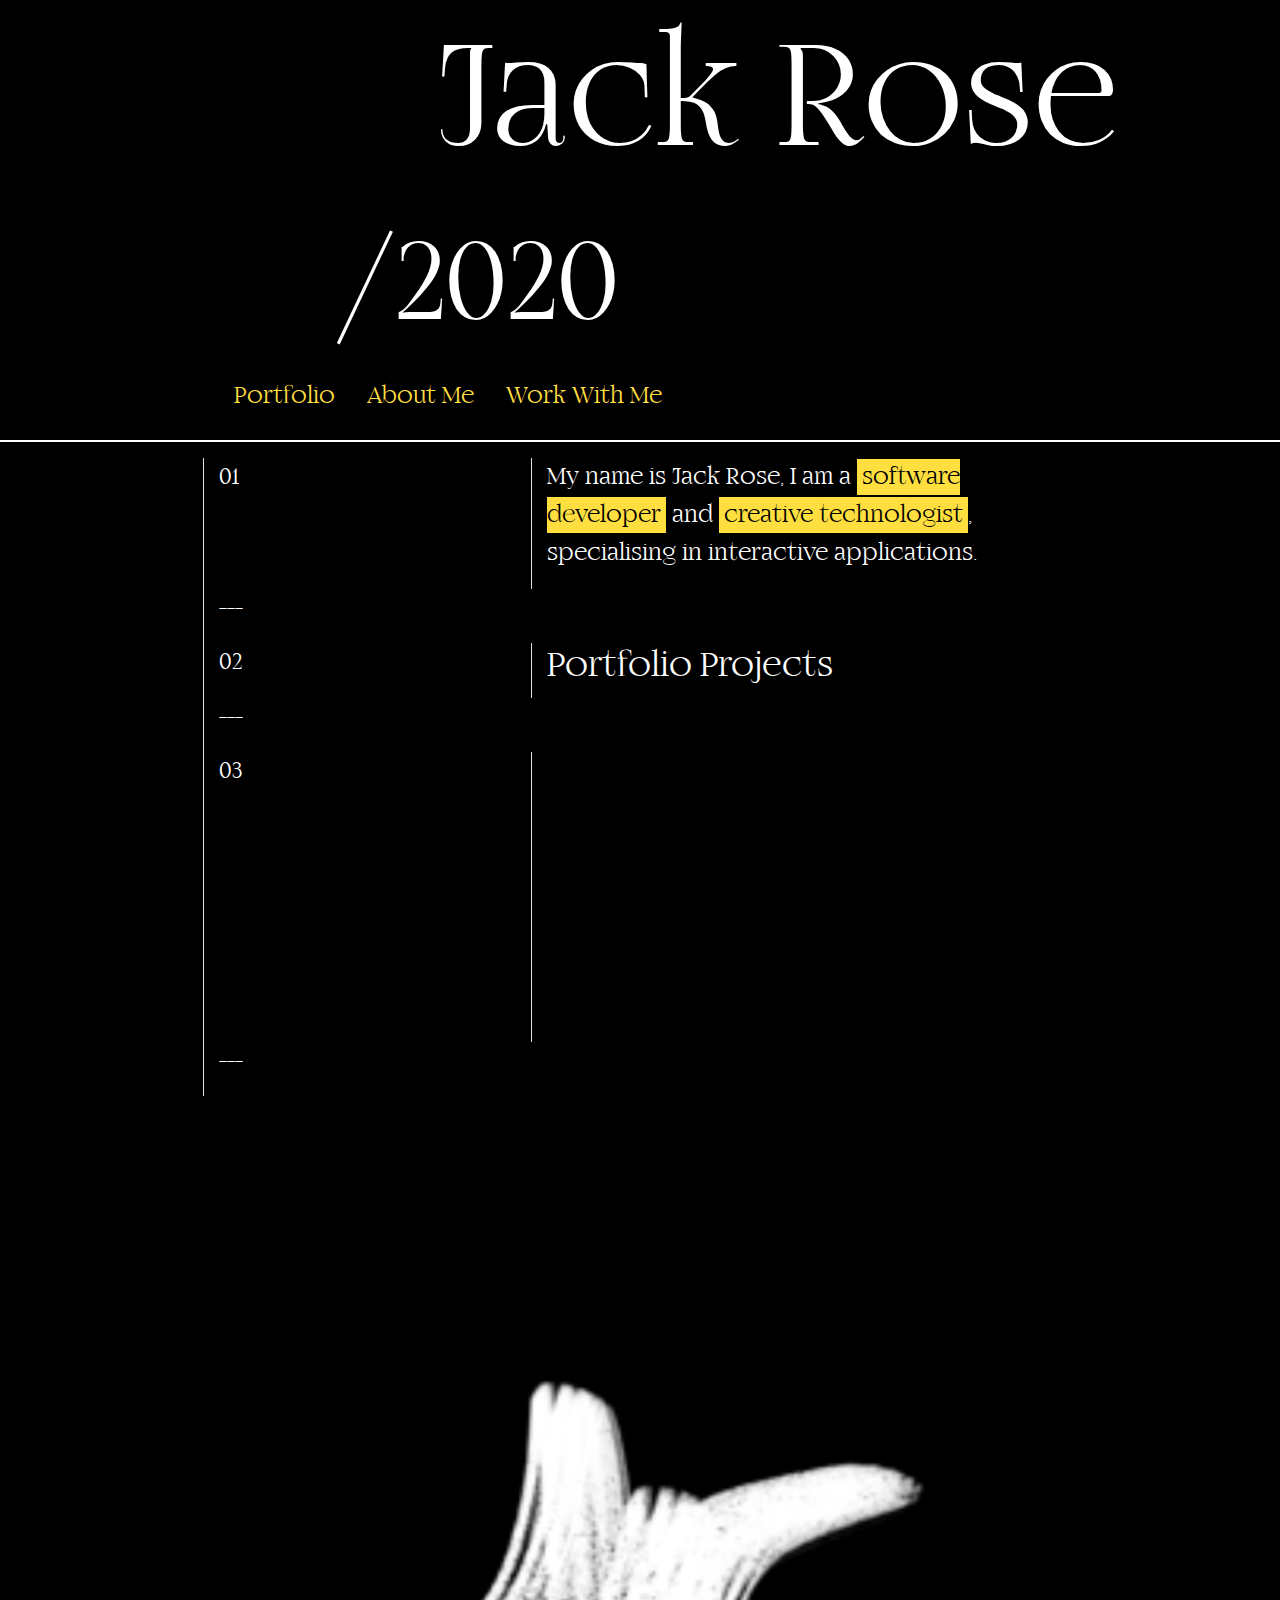
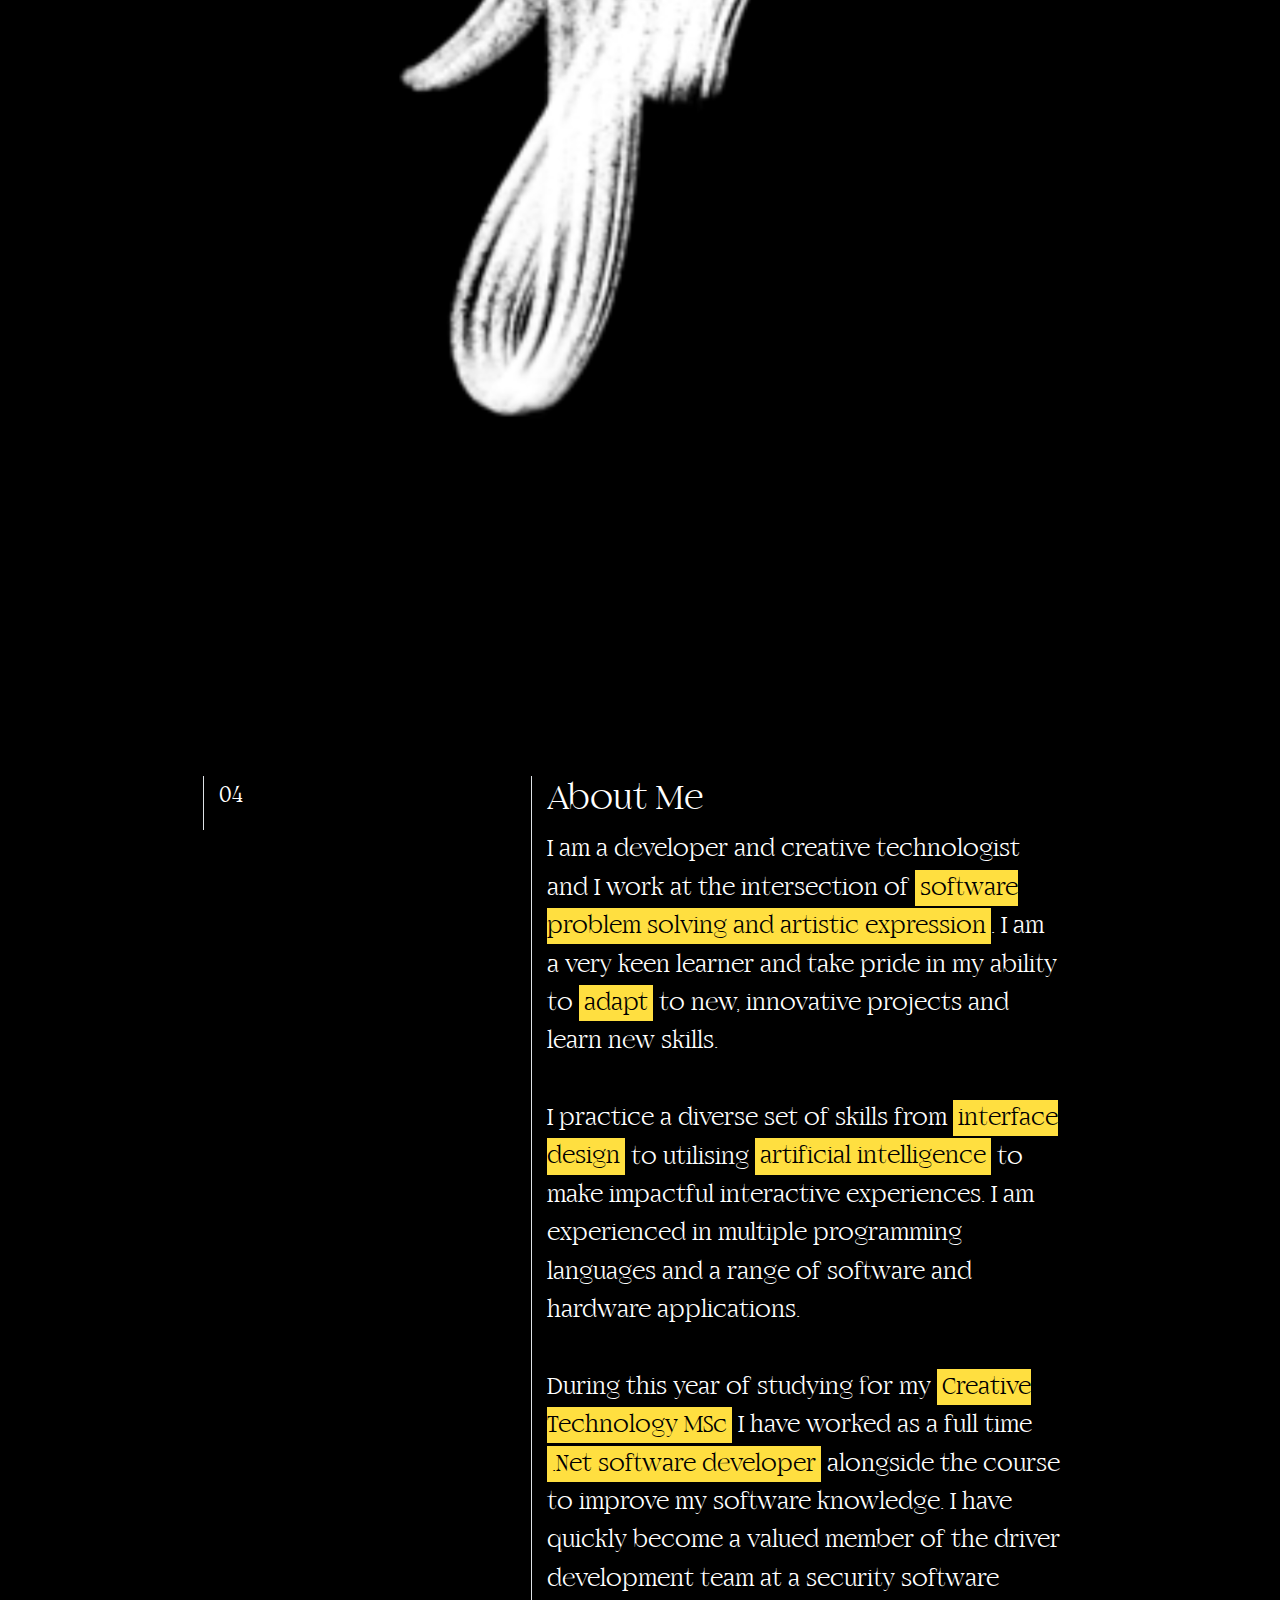
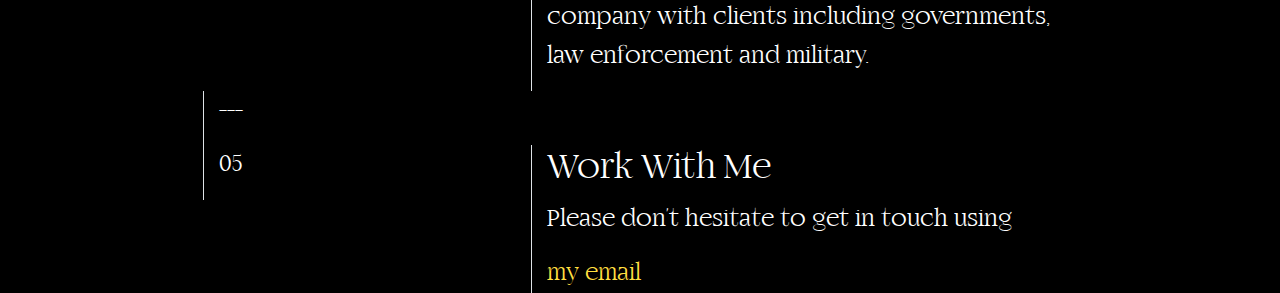
==== index.html @ dee78b6c "2020" ====
<!doctype html>
<html lang="english">

<head>
    <title></title>
    <meta name="viewport" content="width=device-width, initial-scale=1">
    <meta charset="UTF-8">
    <meta name="keywords" content="------">
    <meta name="author" content="---------">
    <meta name="description" content="-----------">
    <link rel="icon" type="image/ico" href="">
    <link rel="stylesheet" type="text/css" href="style/style.css">
    <script src="js/script.js"></script>
    <link rel="stylesheet" href="https://stackpath.bootstrapcdn.com/bootstrap/4.3.1/css/bootstrap.min.css" integrity="sha384-ggOyR0iXCbMQv3Xipma34MD+dH/1fQ784/j6cY/iJTQUOhcWr7x9JvoRxT2MZw1T" crossorigin="anonymous">
</head>
<body>

    <div class="row">
        <div class="col-8 offset-4">
            <h1>Jack Rose</h1>
        </div>
    </div>
    <div class="row offset-2 offset-md-3">
        <div class="col-5">
            <h2>/2020</h2>
        </div>
    </div>

    <div class="row">
        <div class="col-5 offset-1 offset-md-2">
            <ul class="nav flex">
                <li class="nav-item">
                  <a class="nav-link" href="#portfolio">Portfolio</a>
                </li>
                <li class="nav-item">
                  <a class="nav-link" href="#aboutme">About Me</a>
                </li>
                <li class="nav-item">
                    <a class="nav-link" href="#contact">Work With Me</a>
                  </li>
              </ul>
        </div>
    </div>

    <hr>
    
    <div class="row">
        <div class="col-md-1 offset-1 offset-md-2 border-left">
            <p>01</p>
        </div>
        <div class="col-10 col-md-5 offset-1 offset-md-2 border-left">
            <p>My name is Jack Rose, I am a <mark>software developer</mark> and <mark>creative technologist</mark>, specialising in interactive applications.</p>
        </div>
    </div>

    <div class="row">
        <div class="col-md-1 offset-1 offset-md-2 border-left">
            <p>---</p>
        </div>
    </div>

    <div class="row">
        <div class="col-md-1 offset-1 offset-md-2 border-left">
            <p>02</p>
        </div>
        <div id="portfolio" class="col-md-5 offset-1 offset-md-2 border-left">
            <h3>Portfolio Projects</h3>
        </div>
    </div>

    <div class="row">
        <div class="col-md-1 offset-1 offset-md-2 border-left">
            <p>---</p>
        </div>
    </div>

    <div class="row">
        <div class="col-md-1 offset-1 offset-md-2 border-left">
            <p>03</p>
        </div>
        <div class="col-md-5 offset-1 offset-md-2 border-left">
            <div class="embed-responsive embed-responsive-16by9">
                <iframe classe="embed-responsive-item" src="https://player.vimeo.com/video/377255889" width="640" height="360" frameborder="0" allow="autoplay; fullscreen" allowfullscreen></iframe>
            </div>
        </div>
    </div>

    <div class="row">
        <div class="col-md-1 offset-1 offset-md-2 border-left">
            <p>---</p>
        </div>
    </div>

    <img id="signature" class="img-fluid" src="images/signature.png">

    <div id="aboutme" class="row">
        <div class="col-md-1 offset-1 offset-md-2 border-left">
            <p>04</p>
        </div>
        <div class="col-10 col-md-5 offset-1 offset-md-2 border-left">
            <h3>About Me</h3>
        </div>
    </div>

    <div class="row">
        <div class="col-10 col-md-5 offset-1 offset-md-5 border-left">
            <p>I am a developer and creative technologist and I work at the intersection of <mark>software problem solving and artistic expression</mark>. I am a very keen learner and take pride in my ability to <mark>adapt</mark> to new, innovative projects and learn new skills.<br><br>
                I practice a diverse set of skills from <mark>interface design</mark> to utilising <mark>artificial intelligence</mark> to make impactful interactive experiences. I am experienced in multiple programming languages and a range of software and hardware applications.<br><br>
                During this year of studying for my <mark>Creative Technology MSc</mark> I have worked as a full time <mark>.Net software developer</mark> alongside the course to improve my software knowledge. I have quickly become a valued member of the driver development team at a security software company with clients including governments, law enforcement and military.
        </div>
    </div>

    <div class="row">
        <div class="col-md-1 offset-1 offset-md-2 border-left">
            <p>---</p>
        </div>
    </div>

    <div id="contact" class="row">
        <div class="col-md-1 offset-1 offset-md-2 border-left">
            <p>05</p>
        </div>
        <div class="col-10 col-md-5 offset-1 offset-md-2 border-left">
            <h3>Work With Me</h3>
        </div>
    </div>

    <div class="row">
        <div class="col-10 col-md-5 offset-1 offset-md-5 border-left">
            <p>Please don't hesitate to get in touch using </p> <a href="mailto: jackalexanderrose@hotmail.com">my email</a>
        </div>
    </div>

    <footer>
        <script src="https://ajax.googleapis.com/ajax/libs/jquery/3.4.1/jquery.min.js"></script>
        <script src="https://cdnjs.cloudflare.com/ajax/libs/popper.js/1.14.7/umd/popper.min.js" integrity="sha384-UO2eT0CpHqdSJQ6hJty5KVphtPhzWj9WO1clHTMGa3JDZwrnQq4sF86dIHNDz0W1" crossorigin="anonymous"></script>
        <script src="https://stackpath.bootstrapcdn.com/bootstrap/4.3.1/js/bootstrap.min.js" integrity="sha384-JjSmVgyd0p3pXB1rRibZUAYoIIy6OrQ6VrjIEaFf/nJGzIxFDsf4x0xIM+B07jRM" crossorigin="anonymous"></script>
        <script src="js/animatedscroll.js"></script>
    </footer>
</body>
</html>
---- style/style.css ----
@font-face {
    font-family: "fogtwoNo5";
    src: url('fonts/FogtwoNo5.ttf');
}

html body h1 {
    font-size: 13vw;
    color: white;
    font-family: 'fogtwoNo5';
}

html body h2 {
    font-size: 10vw;
    color: white;
    font-family: 'fogtwoNo5';
}

html body{
    background-color: black;
}

html body h3 {
    font-size: 3vw;
    color: white;
    font-family: 'fogtwoNo5';
}

html body p {
    color: white;
    font-family: 'fogtwoNo5';
    font-size: 2vw;
    background-color: black;
}

html body a:link, a:visited {
    color: #ffdf40;
    font-family: 'fogtwoNo5';
    font-size: 2vw;
}

html body a:hover, a:active {
    color: #fff8d4;
    font-family: 'fogtwoNo5';
    font-size: 2vw;
}

@media only screen and (max-width: 768px) {
    html body p {
        font-size: 4vw;
    }

    html body a:link, a:visited {
        font-size: 4vw;
    }
    
    html body a:hover, a:active {
        font-size: 4vw;
    }
}

html body hr {
    border: 0.1vw solid white;
}

html body p mark {
    color: black;
    background-color: #ffdf40;
}

.highlightme {
    background-color: #ffdf40;
}

#signature {
    min-width: 20%;
    min-height: 20%;
}
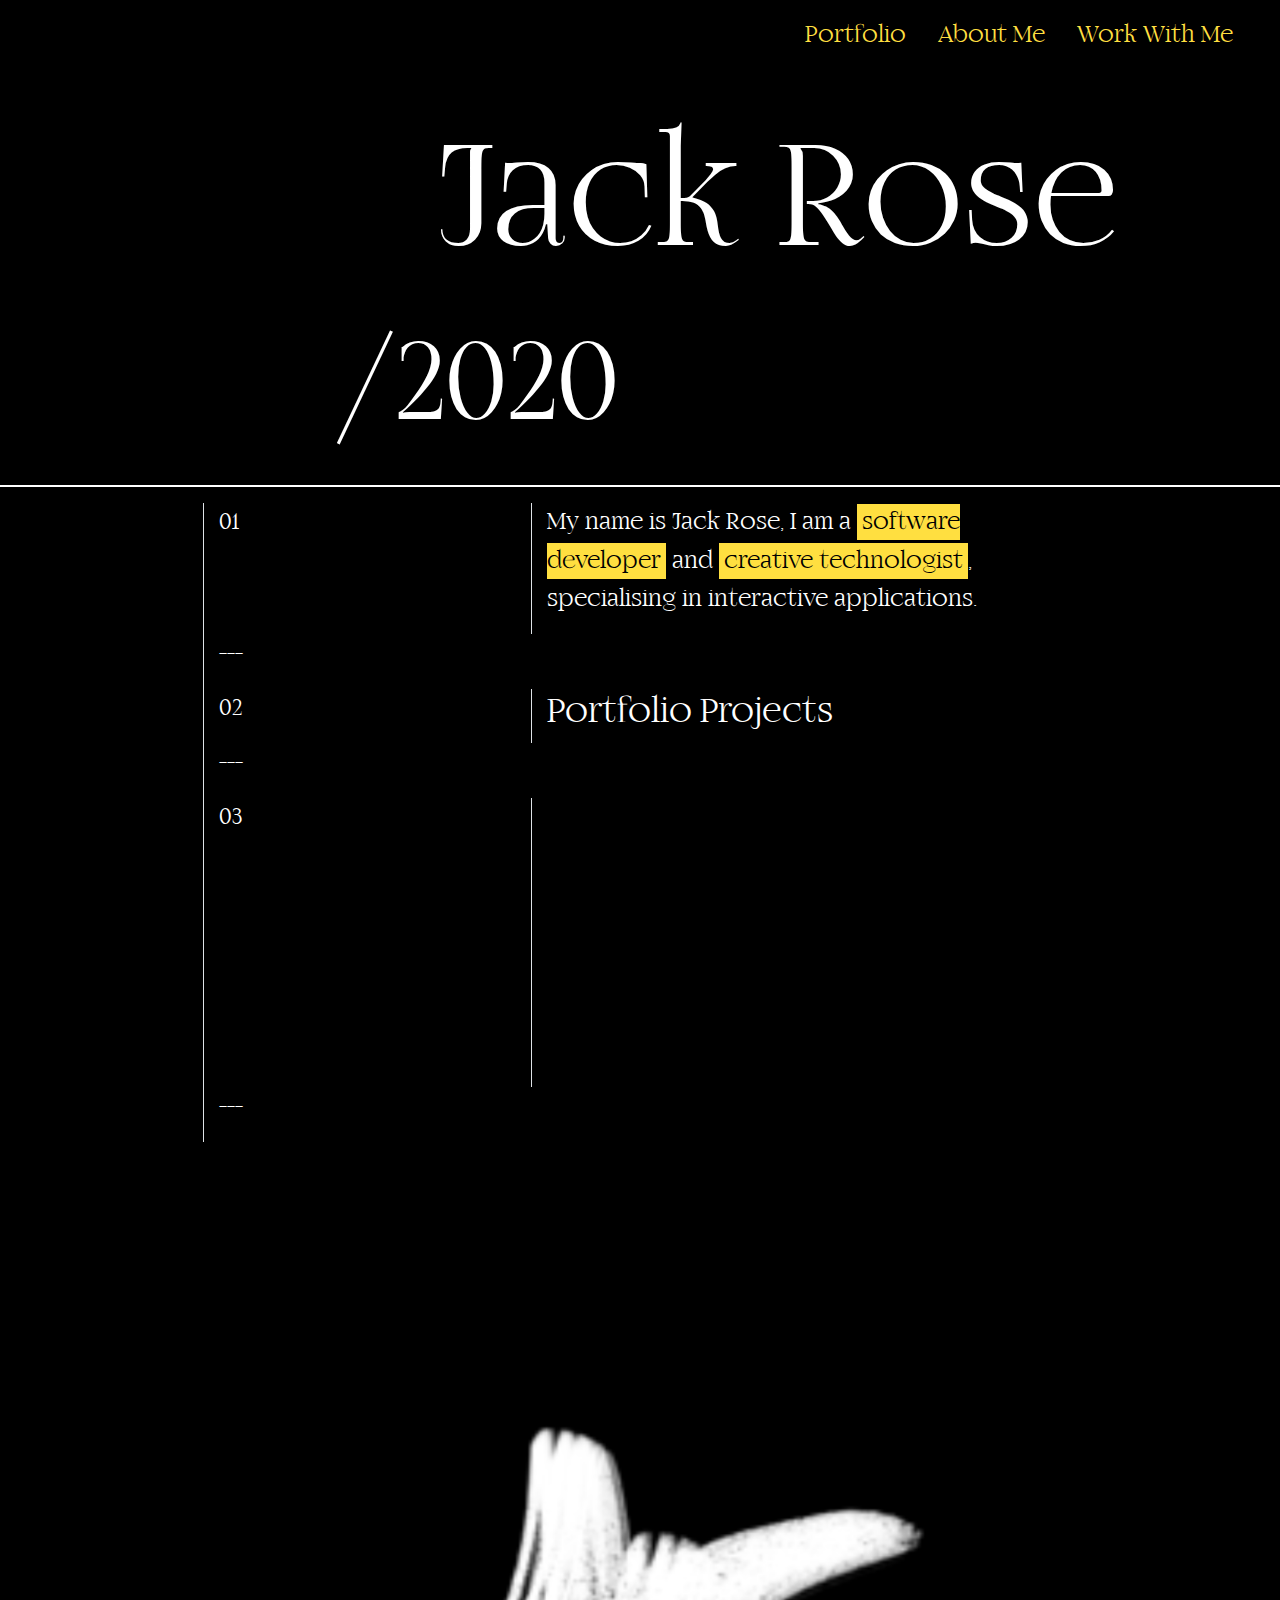
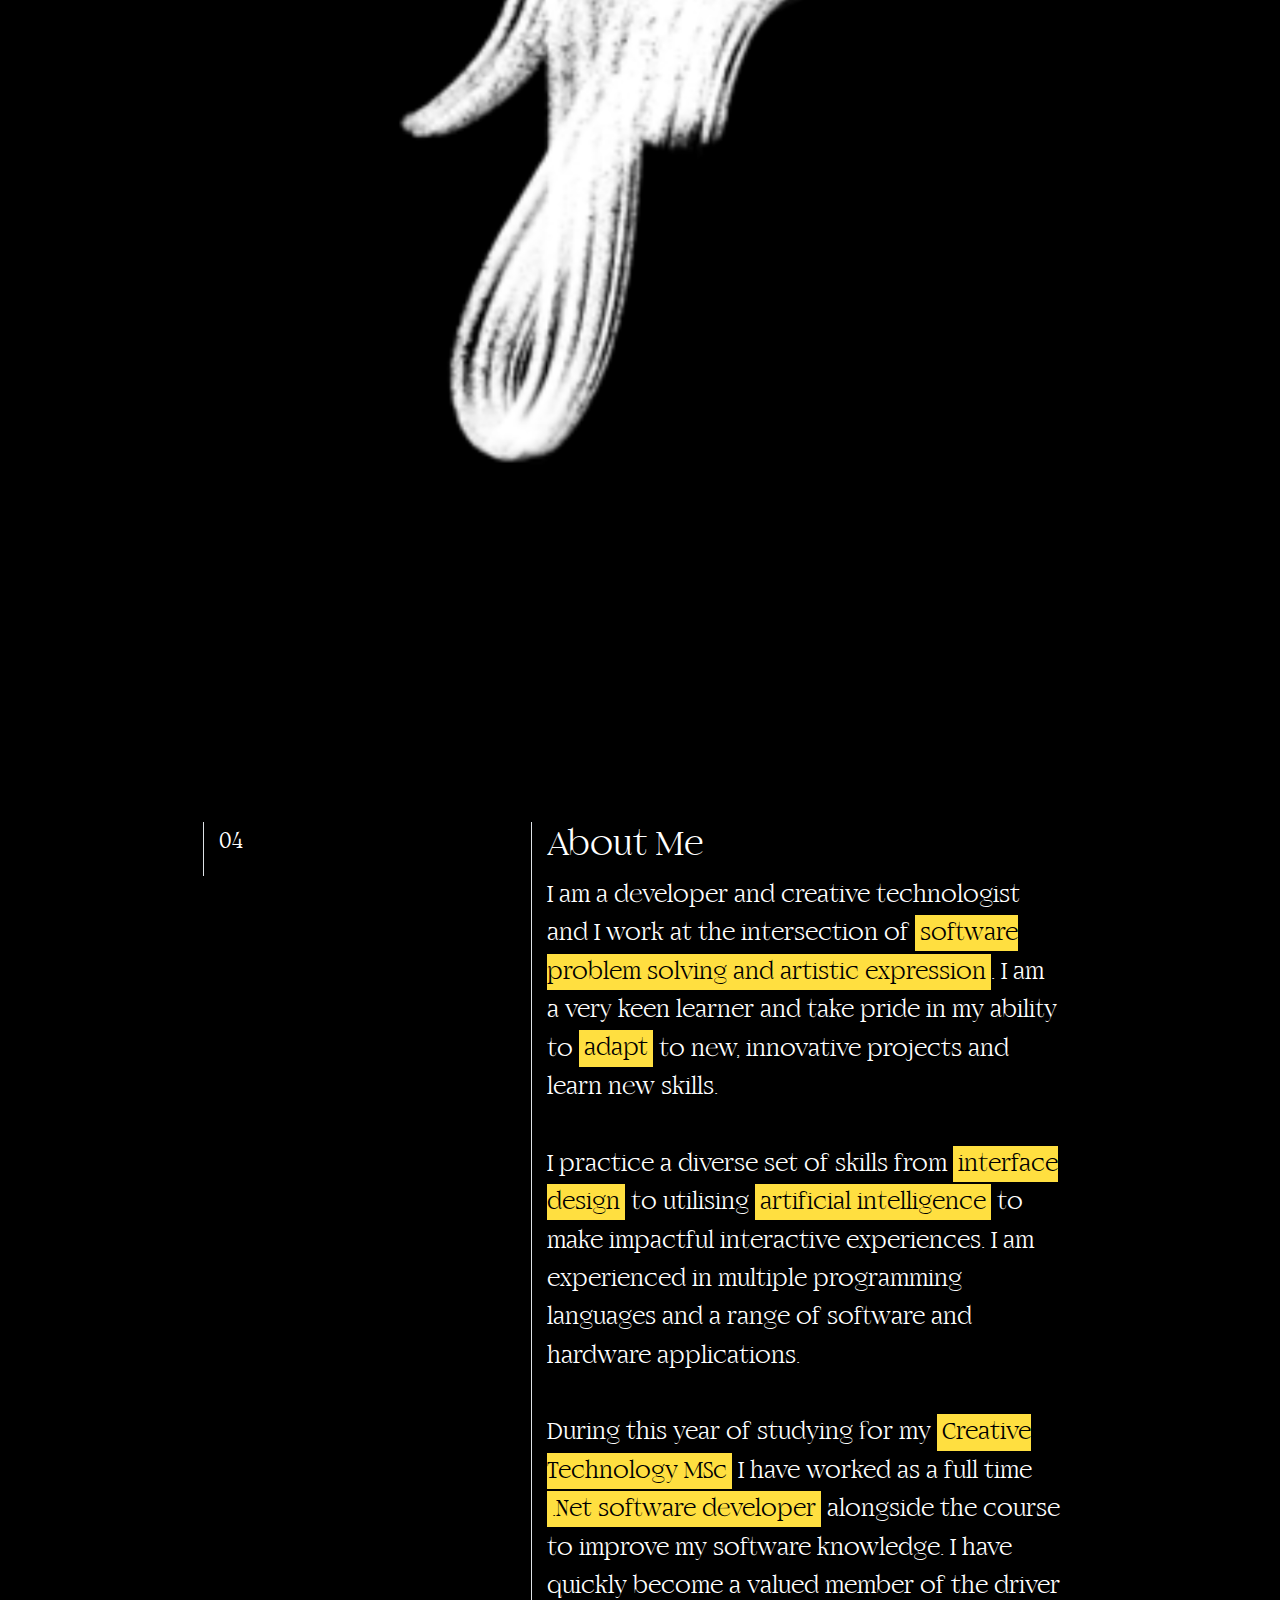
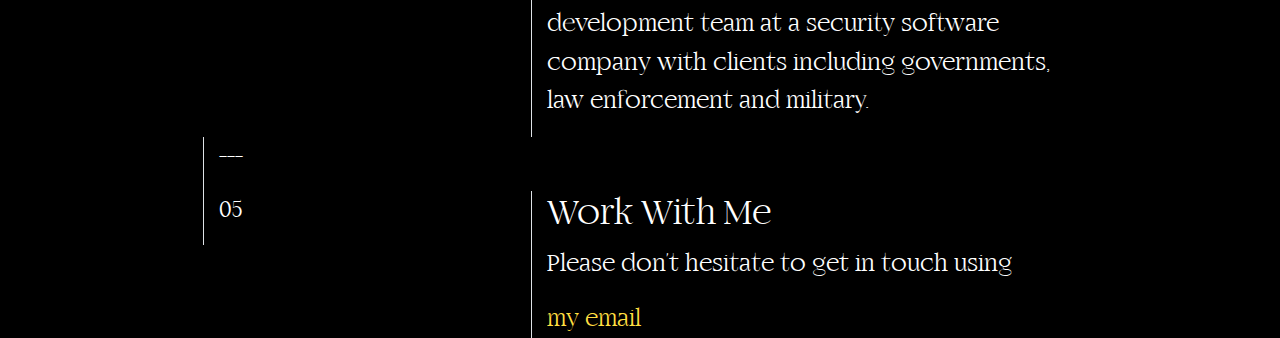
==== commit b356059d: "Added fixed navbar" ====
--- a/index.html
+++ b/index.html
@@ -14,6 +14,20 @@
     <link rel="stylesheet" href="https://stackpath.bootstrapcdn.com/bootstrap/4.3.1/css/bootstrap.min.css" integrity="sha384-ggOyR0iXCbMQv3Xipma34MD+dH/1fQ784/j6cY/iJTQUOhcWr7x9JvoRxT2MZw1T" crossorigin="anonymous">
 </head>
 <body>
+    
+    <nav id="nav" class="navbar fixed-top" style="background-color: black;">
+        <ul class="container-fluid justify-content-end" style="list-style: none;">
+            <li class="nav-item">
+                <a class="nav-link" href="#portfolio">Portfolio</a>
+            </li>
+            <li class="nav-item">
+                <a class="nav-link" href="#aboutme">About Me</a>
+            </li>
+            <li class="nav-item">
+                <a class="nav-link" href="#contact">Work With Me</a>
+            </li>
+        </ul>
+      </nav>
 
     <div class="row">
         <div class="col-8 offset-4">
@@ -23,22 +37,6 @@
     <div class="row offset-2 offset-md-3">
         <div class="col-5">
             <h2>/2020</h2>
-        </div>
-    </div>
-
-    <div class="row">
-        <div class="col-5 offset-1 offset-md-2">
-            <ul class="nav flex">
-                <li class="nav-item">
-                  <a class="nav-link" href="#portfolio">Portfolio</a>
-                </li>
-                <li class="nav-item">
-                  <a class="nav-link" href="#aboutme">About Me</a>
-                </li>
-                <li class="nav-item">
-                    <a class="nav-link" href="#contact">Work With Me</a>
-                  </li>
-              </ul>
         </div>
     </div>
 
@@ -59,11 +57,11 @@
         </div>
     </div>
 
-    <div class="row">
+    <div id="portfolio" class="row">
         <div class="col-md-1 offset-1 offset-md-2 border-left">
             <p>02</p>
         </div>
-        <div id="portfolio" class="col-md-5 offset-1 offset-md-2 border-left">
+        <div class="col-md-5 offset-1 offset-md-2 border-left">
             <h3>Portfolio Projects</h3>
         </div>
     </div>
--- a/style/style.css
+++ b/style/style.css
@@ -17,6 +17,7 @@
 
 html body{
     background-color: black;
+    padding-top: 100px;
 }
 
 html body h3 {
@@ -74,4 +75,8 @@
 #signature {
     min-width: 20%;
     min-height: 20%;
+}
+
+.nav-link {
+    font-size: 1vw;
 }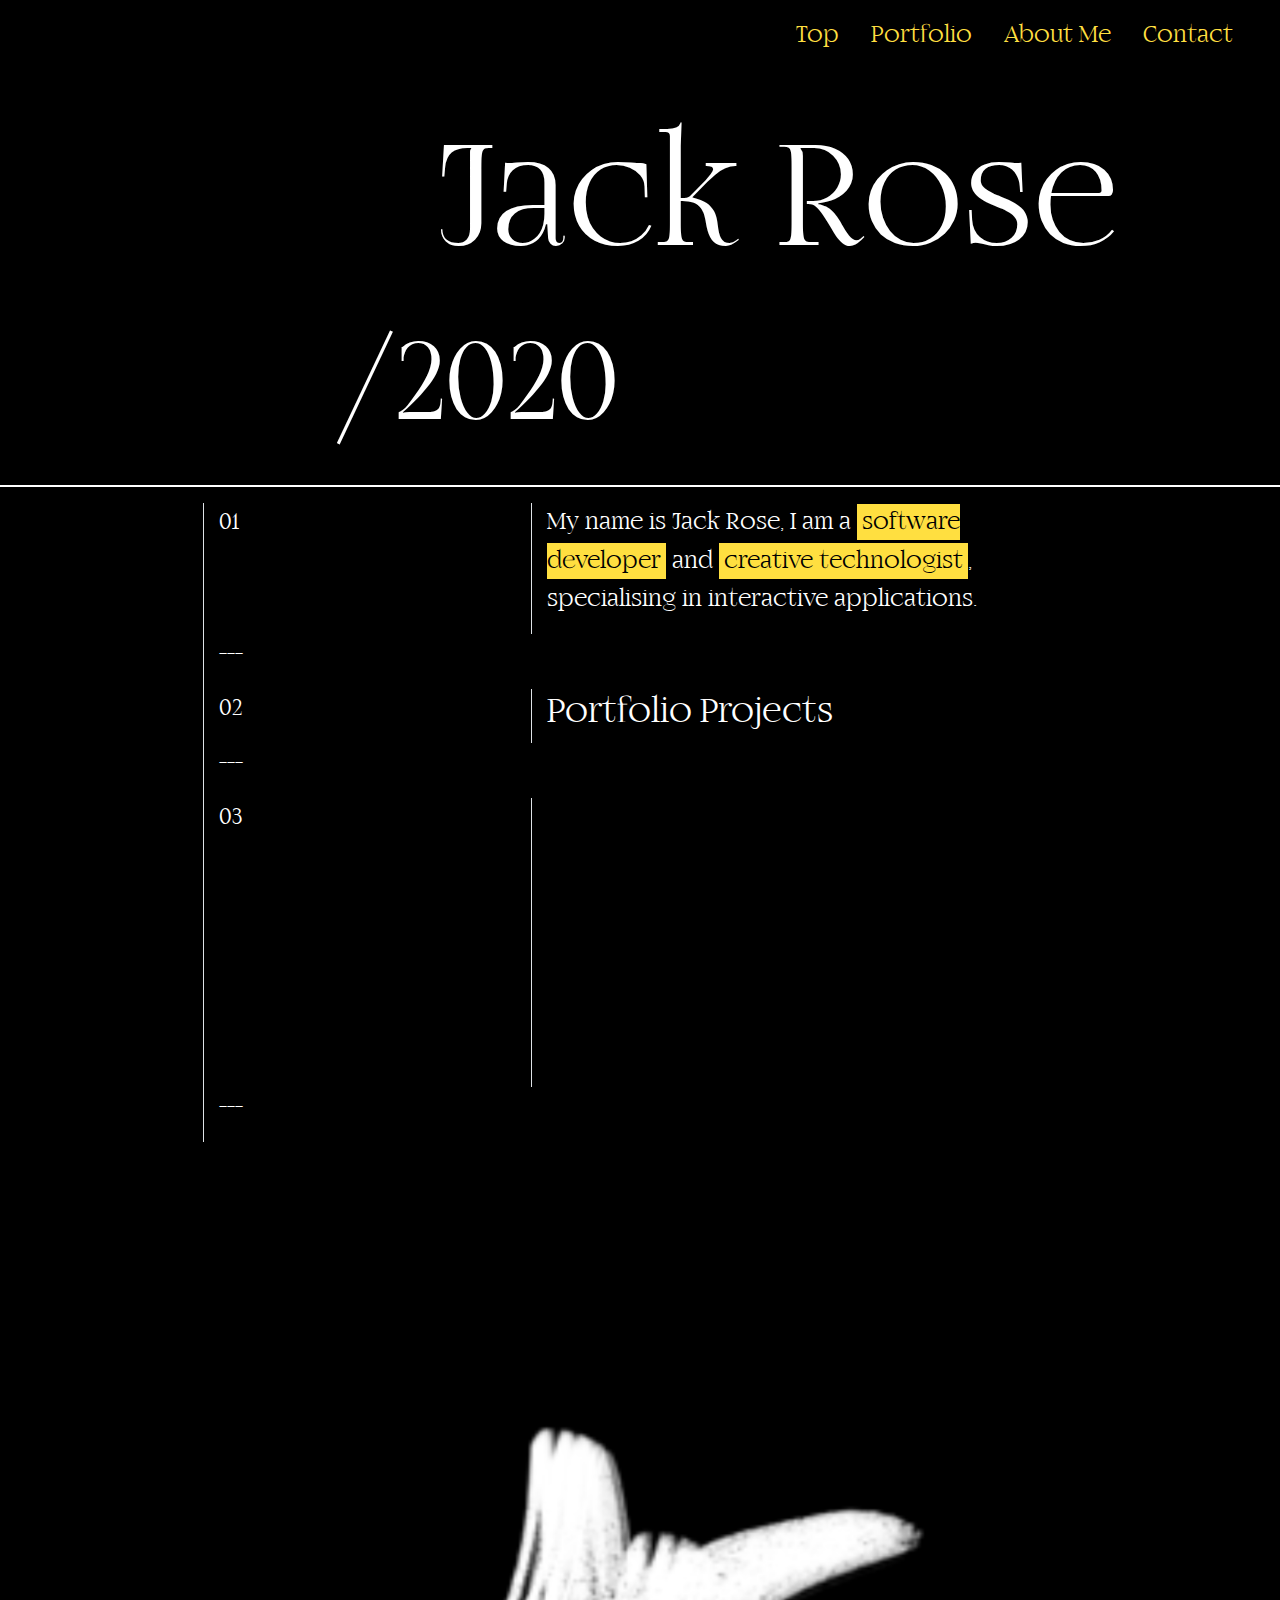
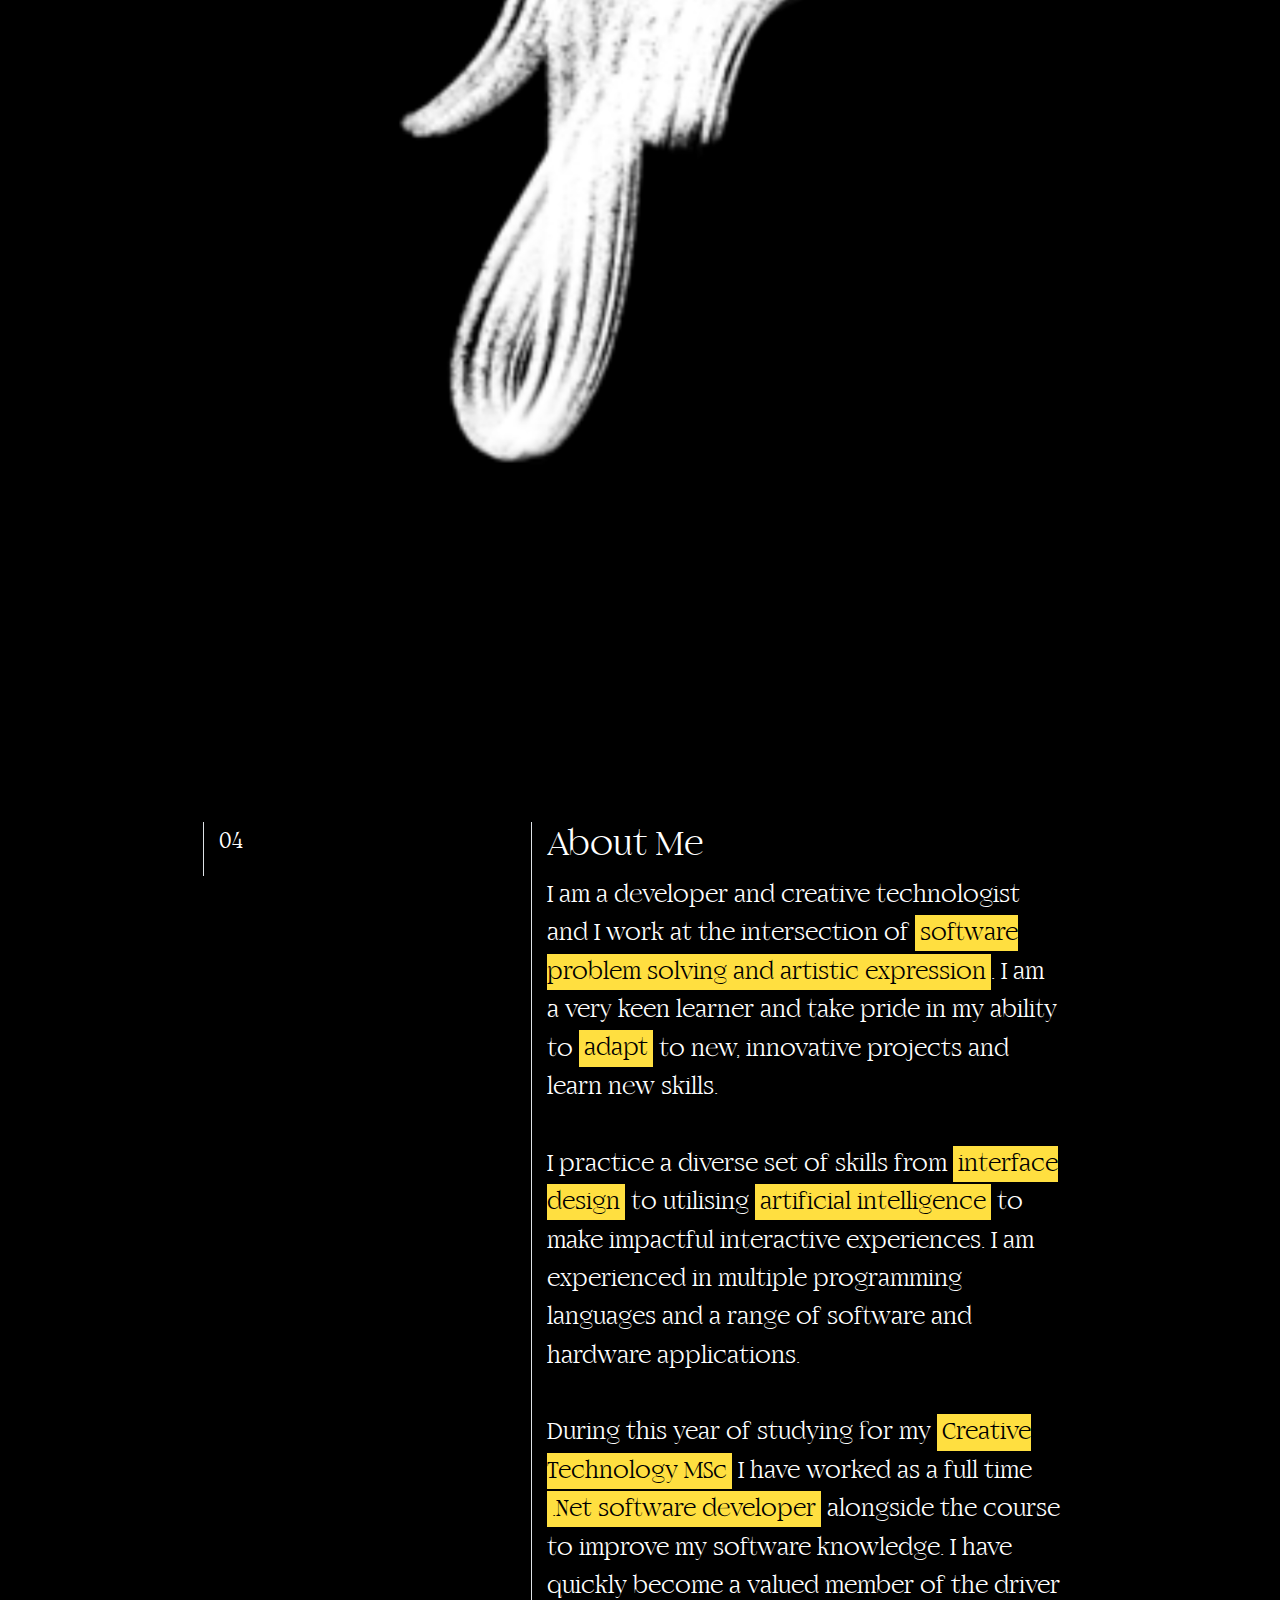
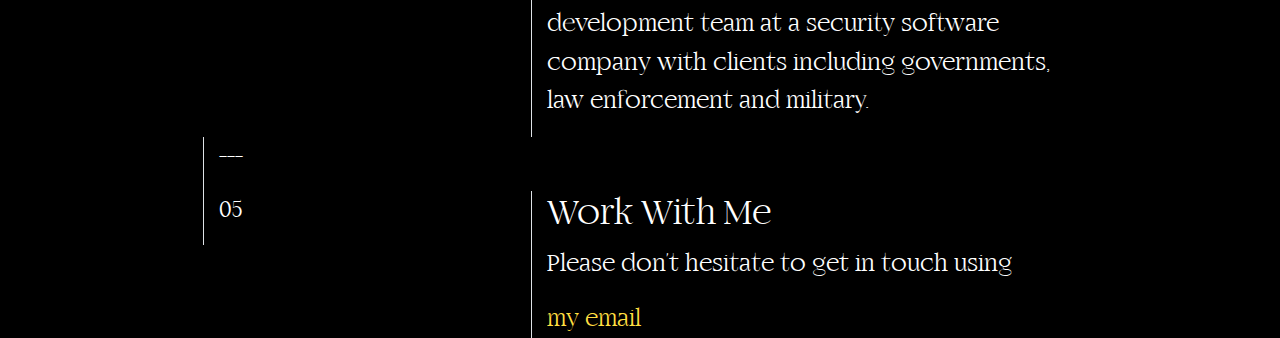
==== commit ddee18b0: "Added scripts, disabled them" ====
--- a/index.html
+++ b/index.html
@@ -11,12 +11,16 @@
     <link rel="icon" type="image/ico" href="">
     <link rel="stylesheet" type="text/css" href="style/style.css">
     <script src="js/script.js"></script>
+    <script src="js/p5.js"></script>
+    <script src="js/p5.sound.min.js"></script>
     <link rel="stylesheet" href="https://stackpath.bootstrapcdn.com/bootstrap/4.3.1/css/bootstrap.min.css" integrity="sha384-ggOyR0iXCbMQv3Xipma34MD+dH/1fQ784/j6cY/iJTQUOhcWr7x9JvoRxT2MZw1T" crossorigin="anonymous">
 </head>
 <body>
-    
     <nav id="nav" class="navbar fixed-top" style="background-color: black;">
         <ul class="container-fluid justify-content-end" style="list-style: none;">
+            <li class="nav-item">
+                <a class="nav-link" href="#">Top</a>
+            </li>
             <li class="nav-item">
                 <a class="nav-link" href="#portfolio">Portfolio</a>
             </li>
@@ -24,7 +28,7 @@
                 <a class="nav-link" href="#aboutme">About Me</a>
             </li>
             <li class="nav-item">
-                <a class="nav-link" href="#contact">Work With Me</a>
+                <a class="nav-link" href="#contact">Contact</a>
             </li>
         </ul>
       </nav>
@@ -129,6 +133,12 @@
         </div>
     </div>
 
+    <!--<div class="row">
+        <div class="col-12 my-auto">
+            <div id="mycanvas"></div>
+        </div>
+    </div>-->
+
     <footer>
         <script src="https://ajax.googleapis.com/ajax/libs/jquery/3.4.1/jquery.min.js"></script>
         <script src="https://cdnjs.cloudflare.com/ajax/libs/popper.js/1.14.7/umd/popper.min.js" integrity="sha384-UO2eT0CpHqdSJQ6hJty5KVphtPhzWj9WO1clHTMGa3JDZwrnQq4sF86dIHNDz0W1" crossorigin="anonymous"></script>
--- a/style/style.css
+++ b/style/style.css
@@ -45,7 +45,16 @@
     font-size: 2vw;
 }
 
+#mycanvas {
+    justify-content: center;
+    align-items: center;
+}
+
 @media only screen and (max-width: 768px) {
+    html body{
+        padding-top: 70px;
+    }
+
     html body p {
         font-size: 4vw;
     }
@@ -55,6 +64,29 @@
     }
     
     html body a:hover, a:active {
+        font-size: 4vw;
+    }
+
+    html body h2 {
+        font-size: 5vw;
+    }
+    
+}
+
+@media only screen and (max-width: 360px) {
+    html body p {
+        font-size: 3vw;
+    }
+
+    html body a:link, a:visited {
+        font-size: 3vw;
+    }
+    
+    html body a:hover, a:active {
+        font-size: 3vw;
+    }
+
+    html body h2 {
         font-size: 4vw;
     }
 }
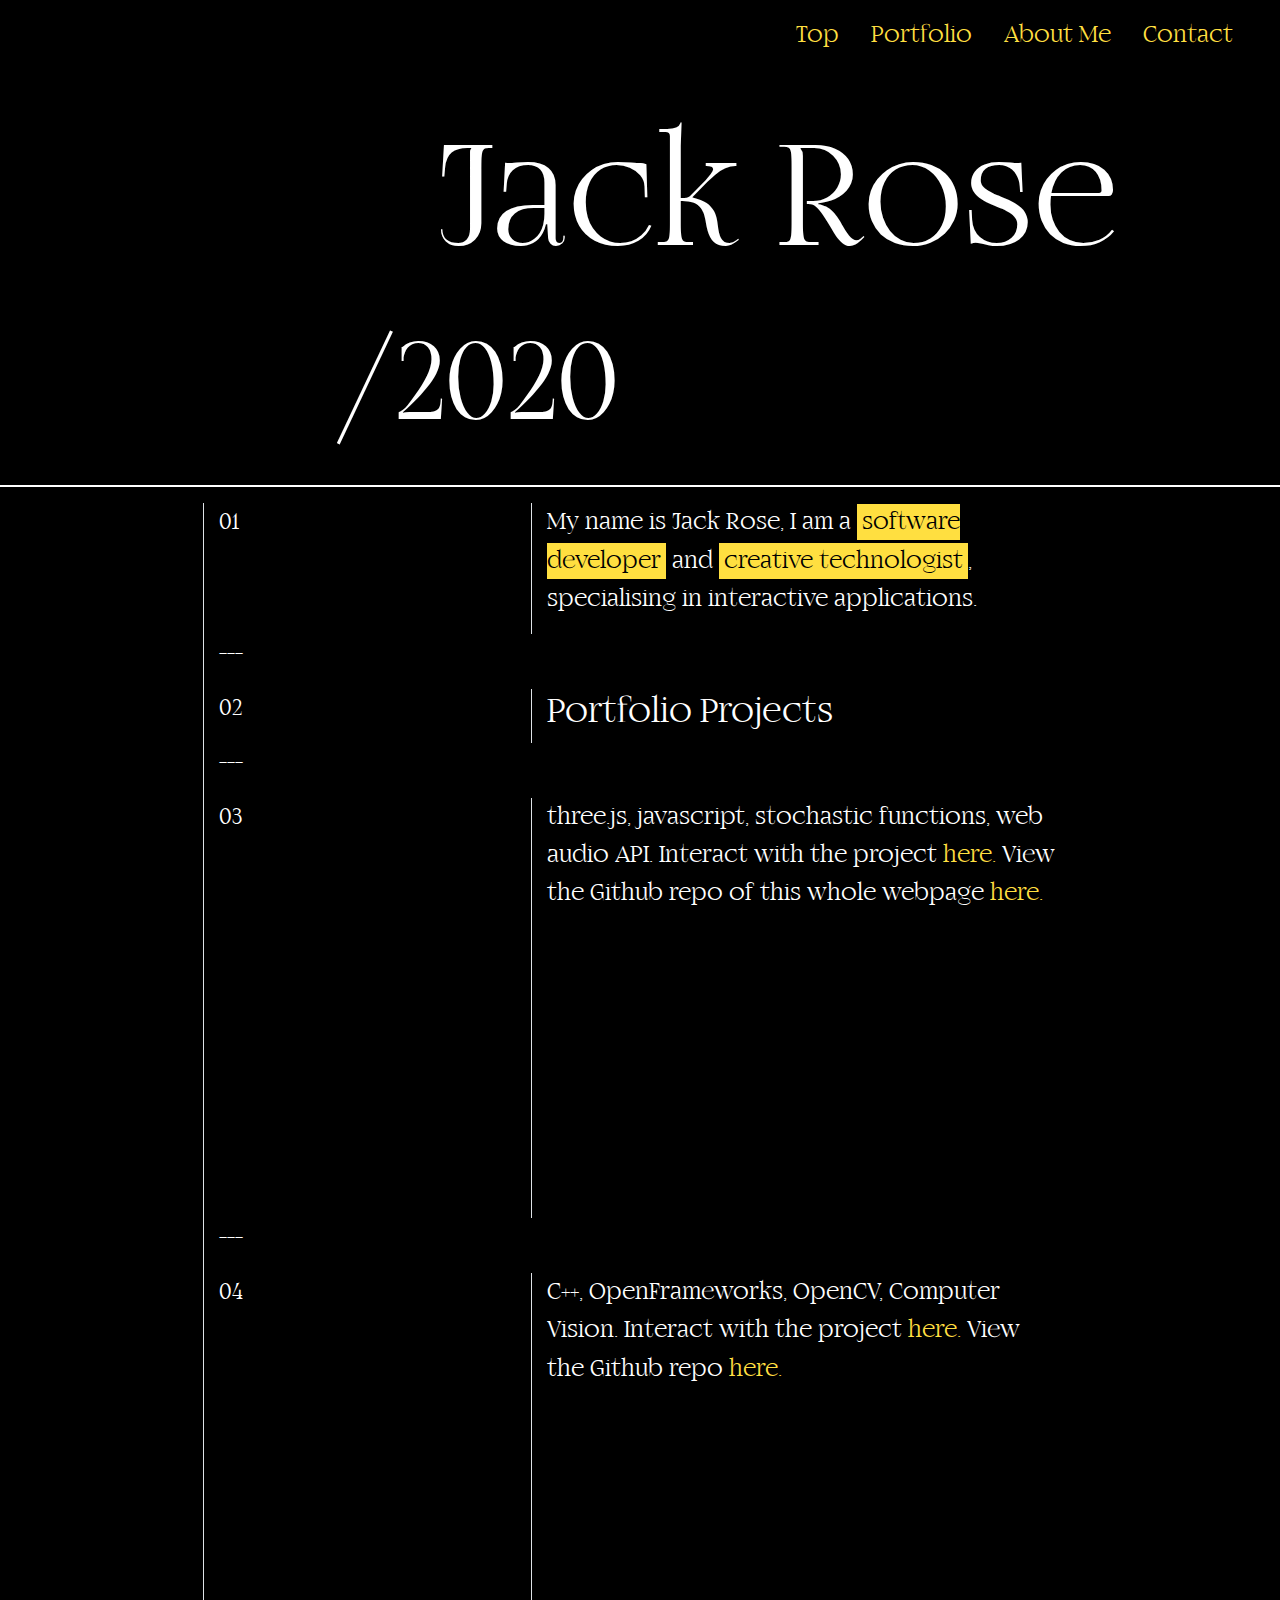
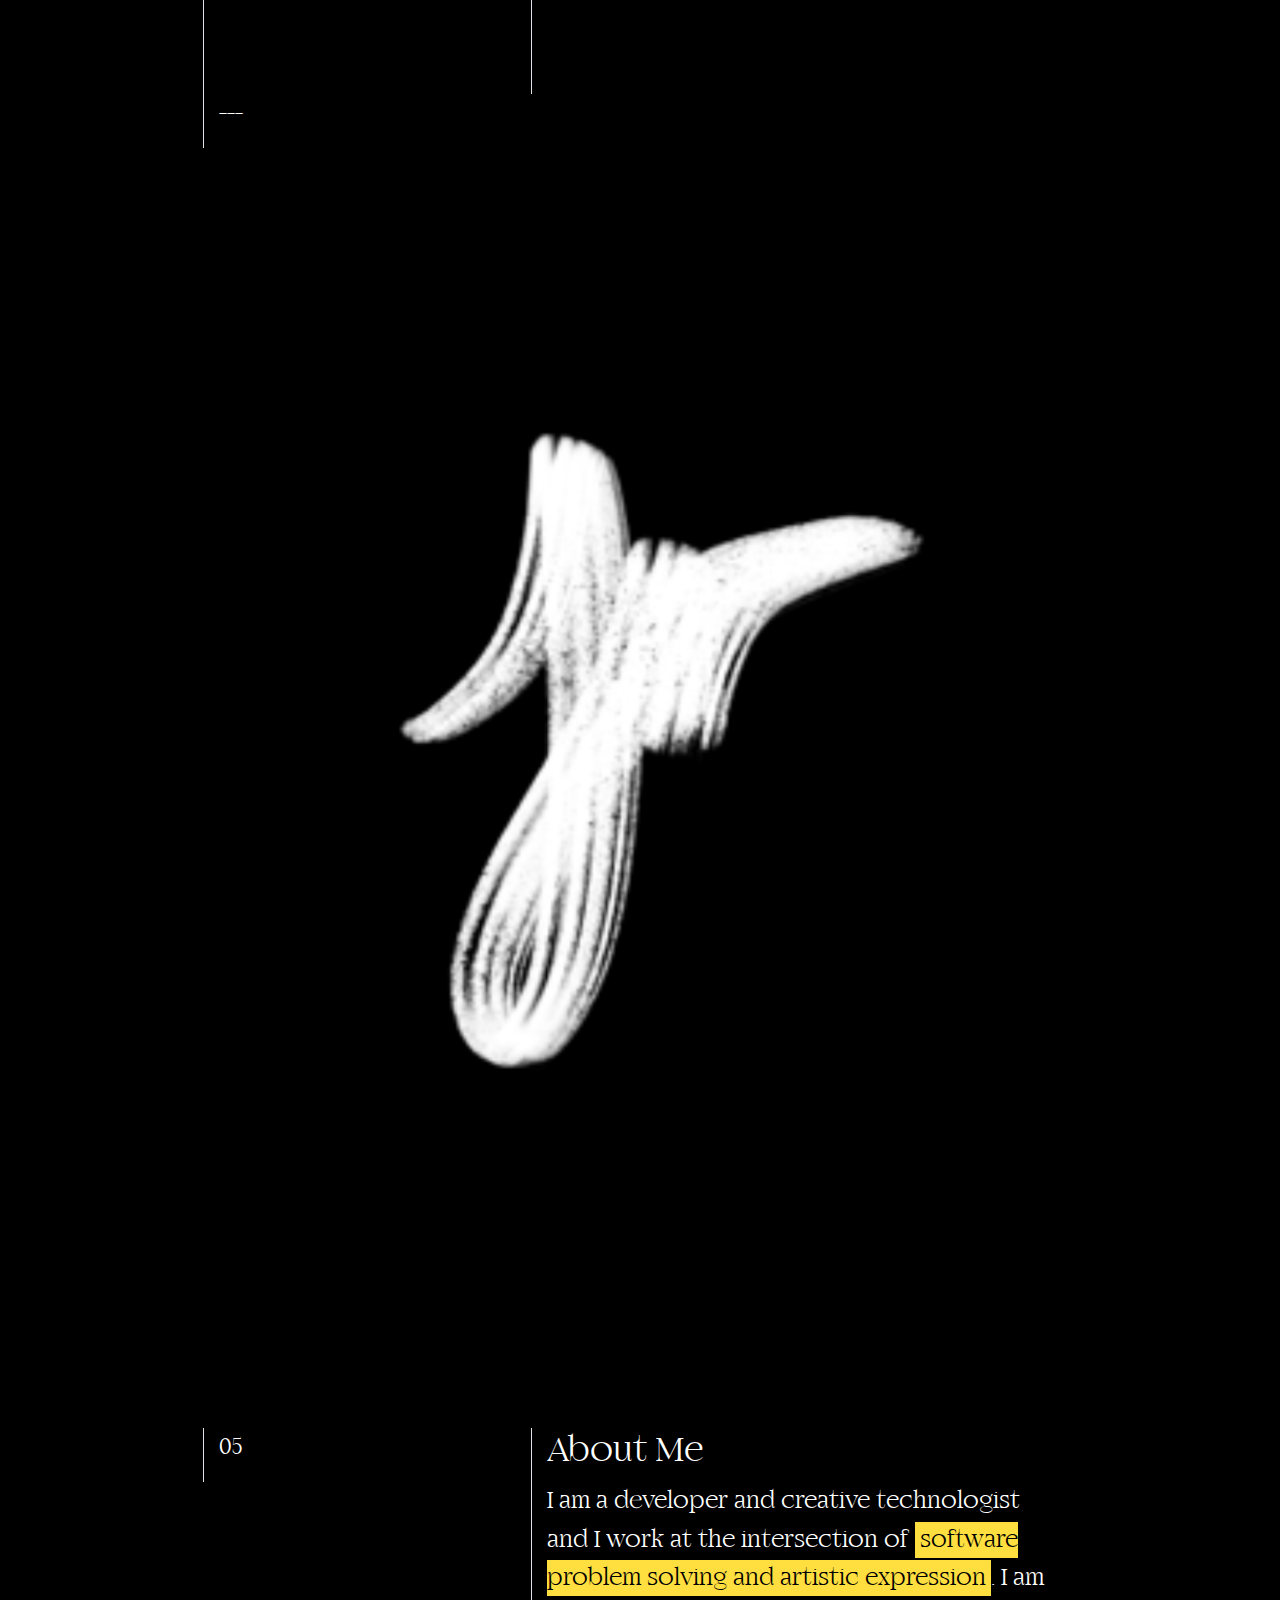
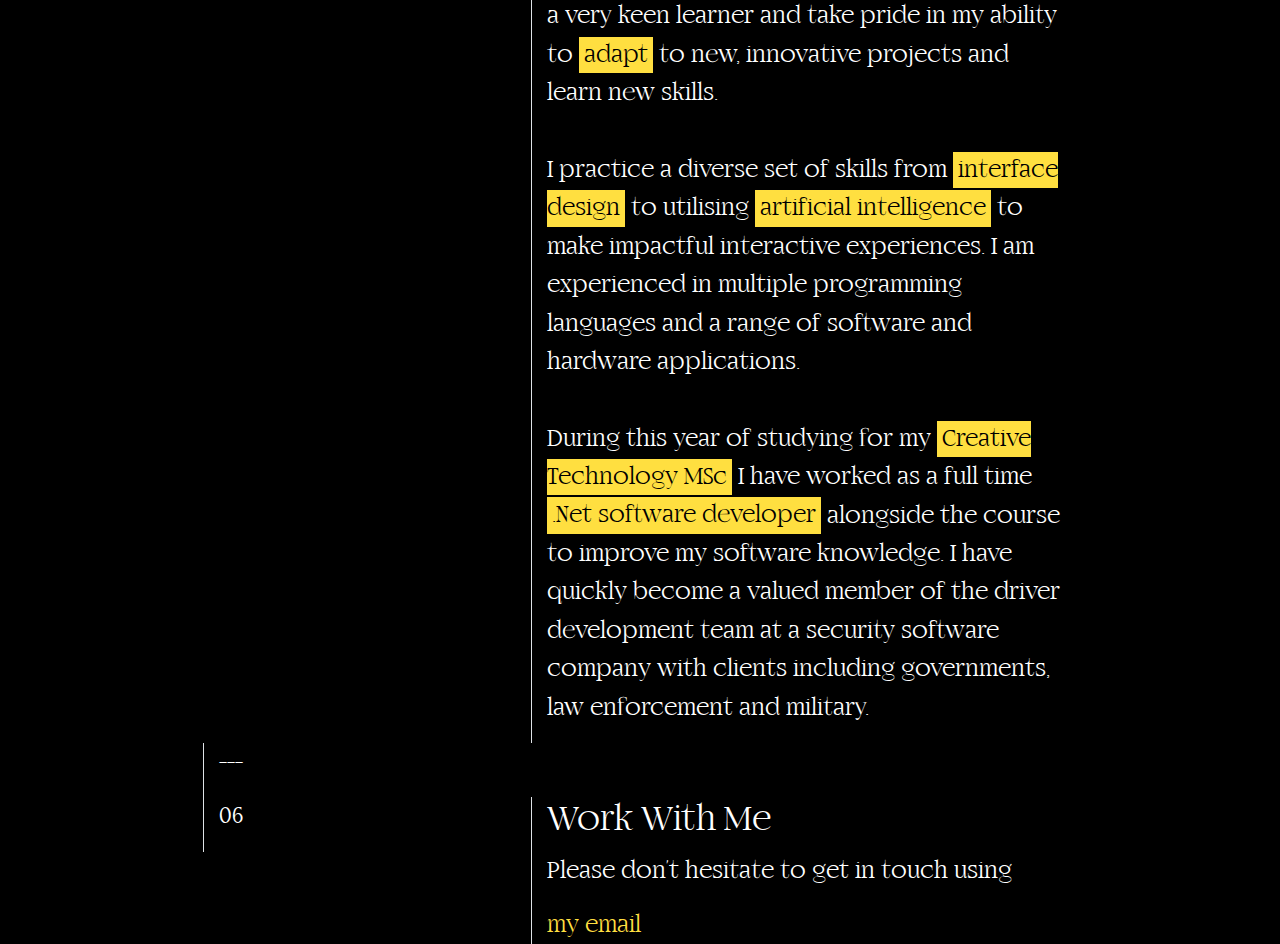
==== commit 4bb5f221: "Fixed file size, added curfew project" ====
--- a/index.html
+++ b/index.html
@@ -2,7 +2,7 @@
 <html lang="english">
 
 <head>
-    <title></title>
+    <title>Jack Rose Portfolio</title>
     <meta name="viewport" content="width=device-width, initial-scale=1">
     <meta charset="UTF-8">
     <meta name="keywords" content="------">
@@ -10,9 +10,7 @@
     <meta name="description" content="-----------">
     <link rel="icon" type="image/ico" href="">
     <link rel="stylesheet" type="text/css" href="style/style.css">
-    <script src="js/script.js"></script>
-    <script src="js/p5.js"></script>
-    <script src="js/p5.sound.min.js"></script>
+    <script src="assets/js/script.js"></script>
     <link rel="stylesheet" href="https://stackpath.bootstrapcdn.com/bootstrap/4.3.1/css/bootstrap.min.css" integrity="sha384-ggOyR0iXCbMQv3Xipma34MD+dH/1fQ784/j6cY/iJTQUOhcWr7x9JvoRxT2MZw1T" crossorigin="anonymous">
 </head>
 <body>
@@ -81,6 +79,25 @@
             <p>03</p>
         </div>
         <div class="col-md-5 offset-1 offset-md-2 border-left">
+            <p>three.js, javascript, stochastic functions, web audio API. Interact with the project <a href= "curfew.html">here.</a> View the Github repo of this whole webpage <a href="https://github.com/JackAlexRose/portfolioWebsite">here.</a></p>
+            <div class="embed-responsive embed-responsive-16by9">
+                <iframe classe="embed-responsive-item" src="https://player.vimeo.com/video/410694186" width="640" height="360" frameborder="0" allow="autoplay; fullscreen" allowfullscreen></iframe>
+            </div>
+        </div>
+    </div>
+
+    <div class="row">
+        <div class="col-md-1 offset-1 offset-md-2 border-left">
+            <p>---</p>
+        </div>
+    </div>
+
+    <div class="row">
+        <div class="col-md-1 offset-1 offset-md-2 border-left">
+            <p>04</p>
+        </div>
+        <div class="col-md-5 offset-1 offset-md-2 border-left">
+            <p>C++, OpenFrameworks, OpenCV, Computer Vision. Interact with the project <a href= "curfew.html">here.</a> View the Github repo <a href="https://github.com/A4567/CTTProject">here.</a></p>
             <div class="embed-responsive embed-responsive-16by9">
                 <iframe classe="embed-responsive-item" src="https://player.vimeo.com/video/377255889" width="640" height="360" frameborder="0" allow="autoplay; fullscreen" allowfullscreen></iframe>
             </div>
@@ -93,11 +110,11 @@
         </div>
     </div>
 
-    <img id="signature" class="img-fluid" src="images/signature.png">
+    <img id="signature" class="img-fluid" src="assets/images/signature.png">
 
     <div id="aboutme" class="row">
         <div class="col-md-1 offset-1 offset-md-2 border-left">
-            <p>04</p>
+            <p>05</p>
         </div>
         <div class="col-10 col-md-5 offset-1 offset-md-2 border-left">
             <h3>About Me</h3>
@@ -120,7 +137,7 @@
 
     <div id="contact" class="row">
         <div class="col-md-1 offset-1 offset-md-2 border-left">
-            <p>05</p>
+            <p>06</p>
         </div>
         <div class="col-10 col-md-5 offset-1 offset-md-2 border-left">
             <h3>Work With Me</h3>
@@ -143,7 +160,7 @@
         <script src="https://ajax.googleapis.com/ajax/libs/jquery/3.4.1/jquery.min.js"></script>
         <script src="https://cdnjs.cloudflare.com/ajax/libs/popper.js/1.14.7/umd/popper.min.js" integrity="sha384-UO2eT0CpHqdSJQ6hJty5KVphtPhzWj9WO1clHTMGa3JDZwrnQq4sF86dIHNDz0W1" crossorigin="anonymous"></script>
         <script src="https://stackpath.bootstrapcdn.com/bootstrap/4.3.1/js/bootstrap.min.js" integrity="sha384-JjSmVgyd0p3pXB1rRibZUAYoIIy6OrQ6VrjIEaFf/nJGzIxFDsf4x0xIM+B07jRM" crossorigin="anonymous"></script>
-        <script src="js/animatedscroll.js"></script>
+        <script src="assets/js/animatedscroll.js"></script>
     </footer>
 </body>
 </html>--- a/style/style.css
+++ b/style/style.css
@@ -111,4 +111,16 @@
 
 .nav-link {
     font-size: 1vw;
+}
+
+#c {
+    z-index: -1;
+}
+
+#muted {
+    background: none;
+}
+
+#instructions {
+    background: none;
 }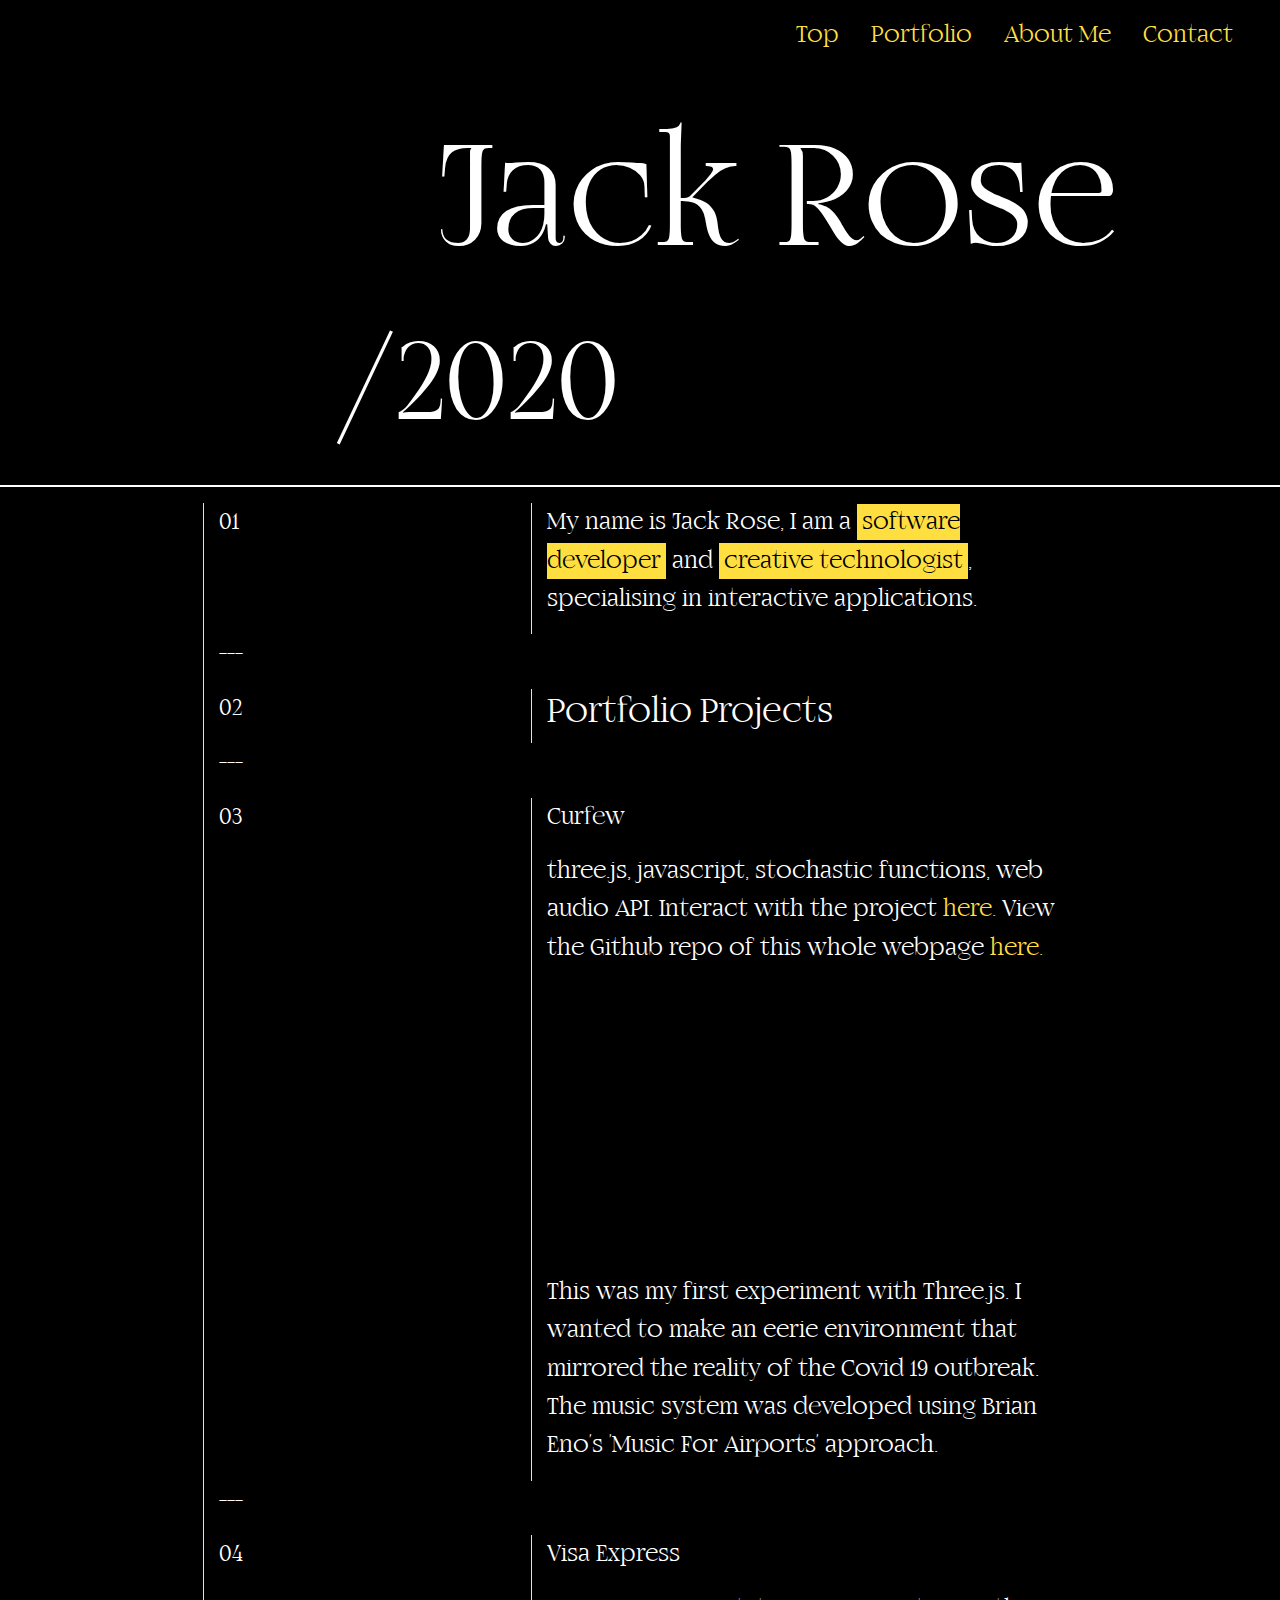
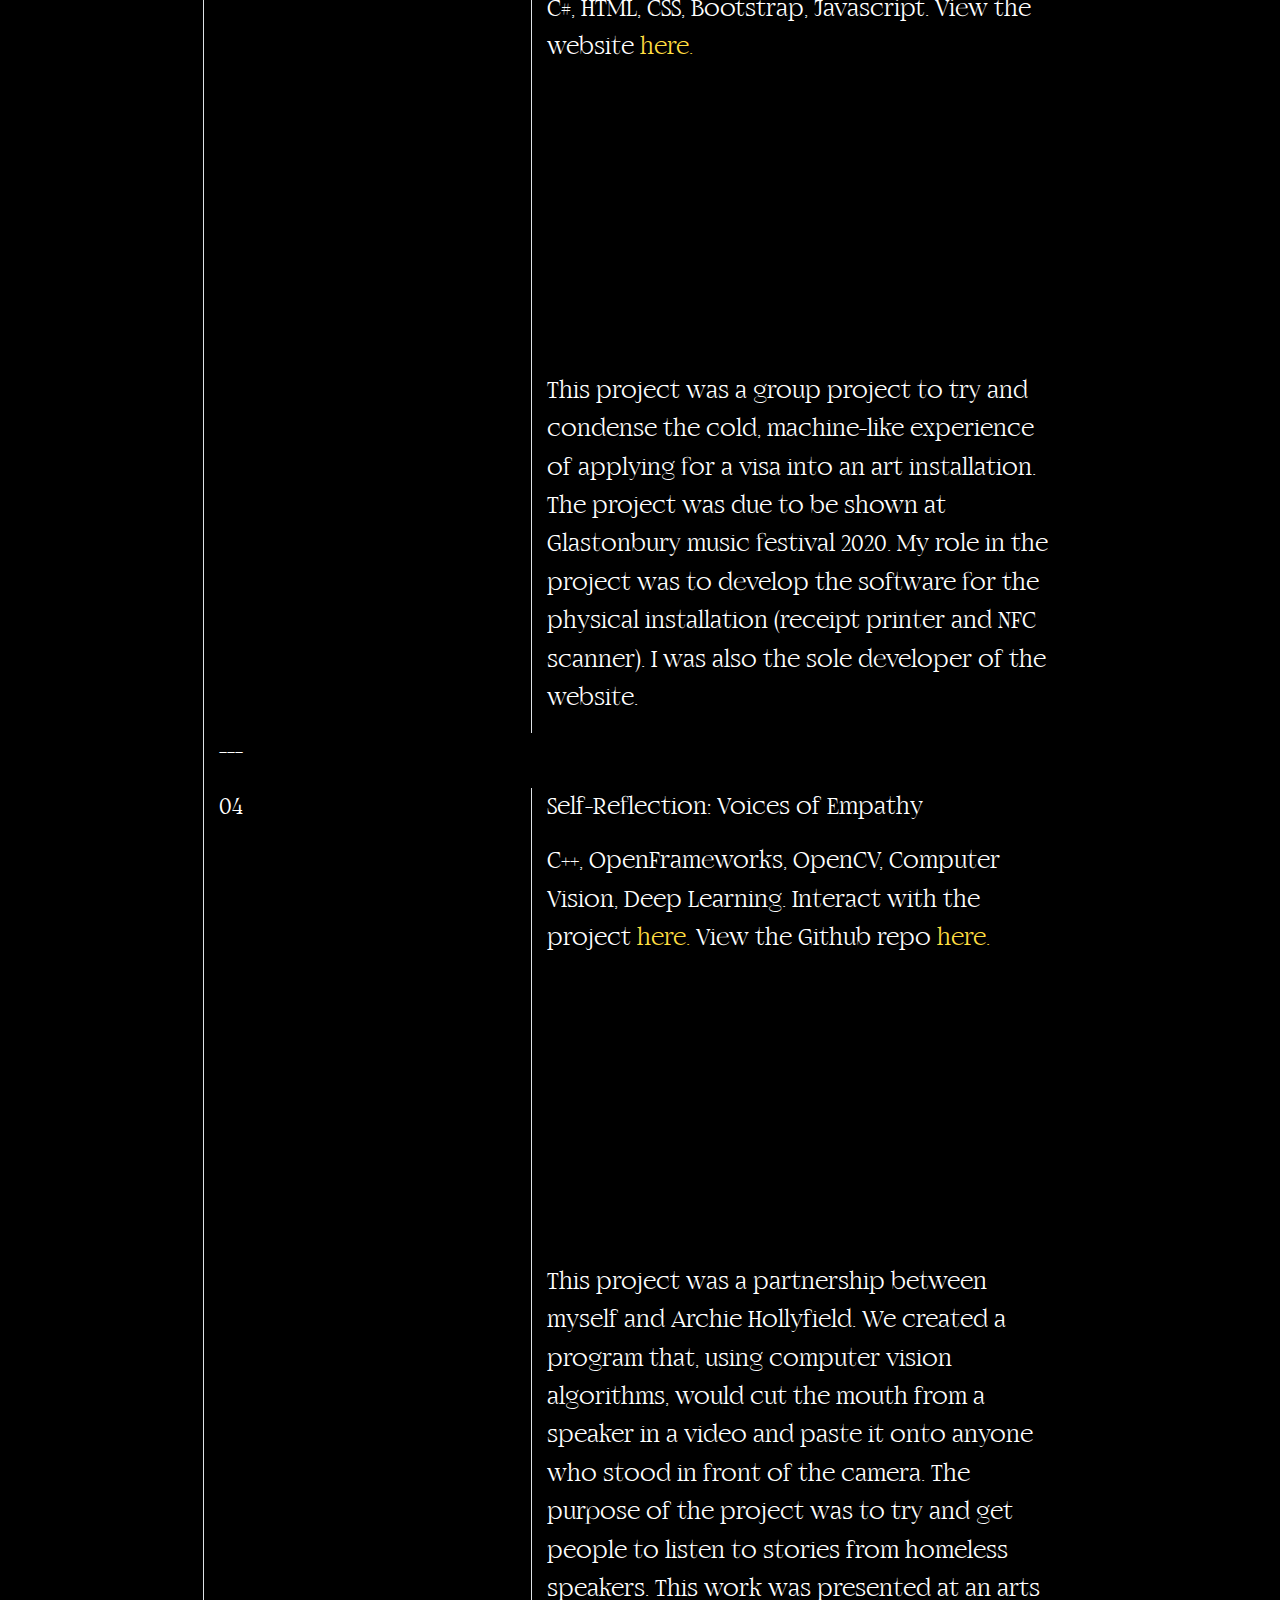
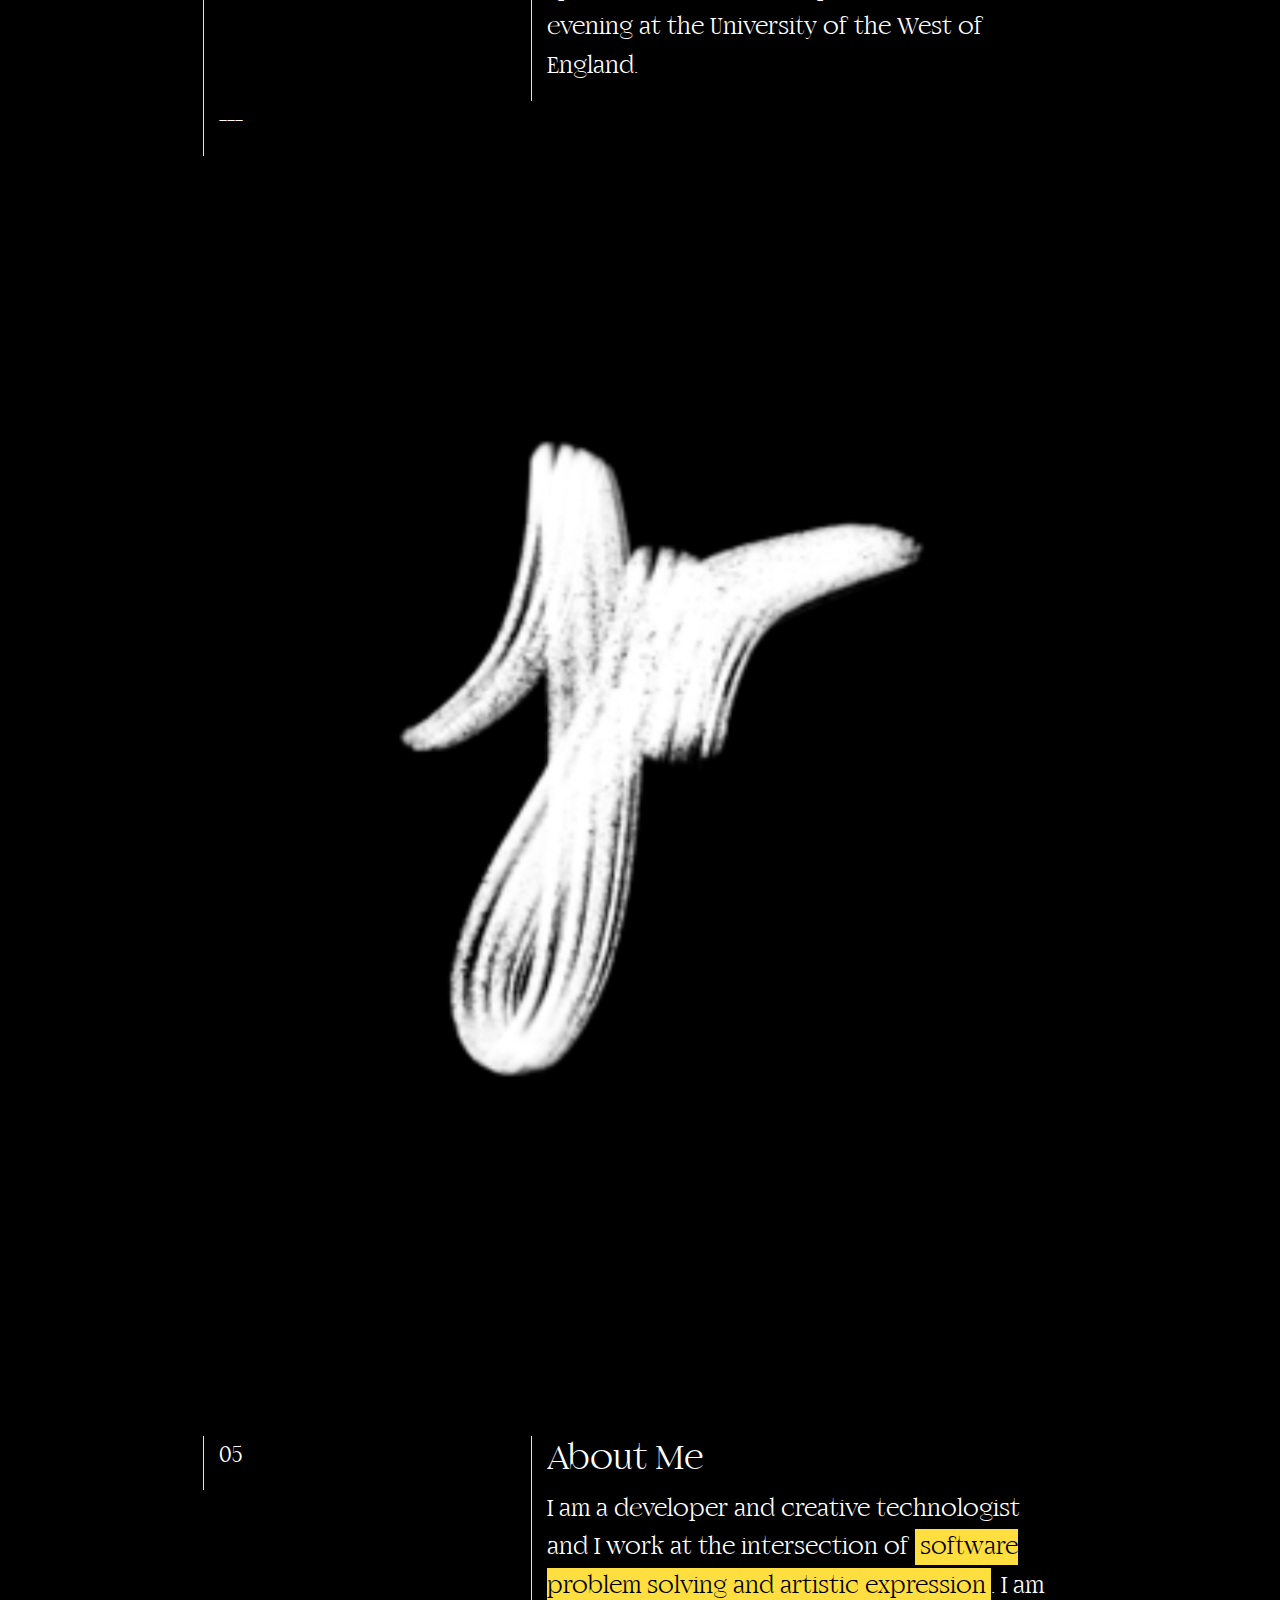
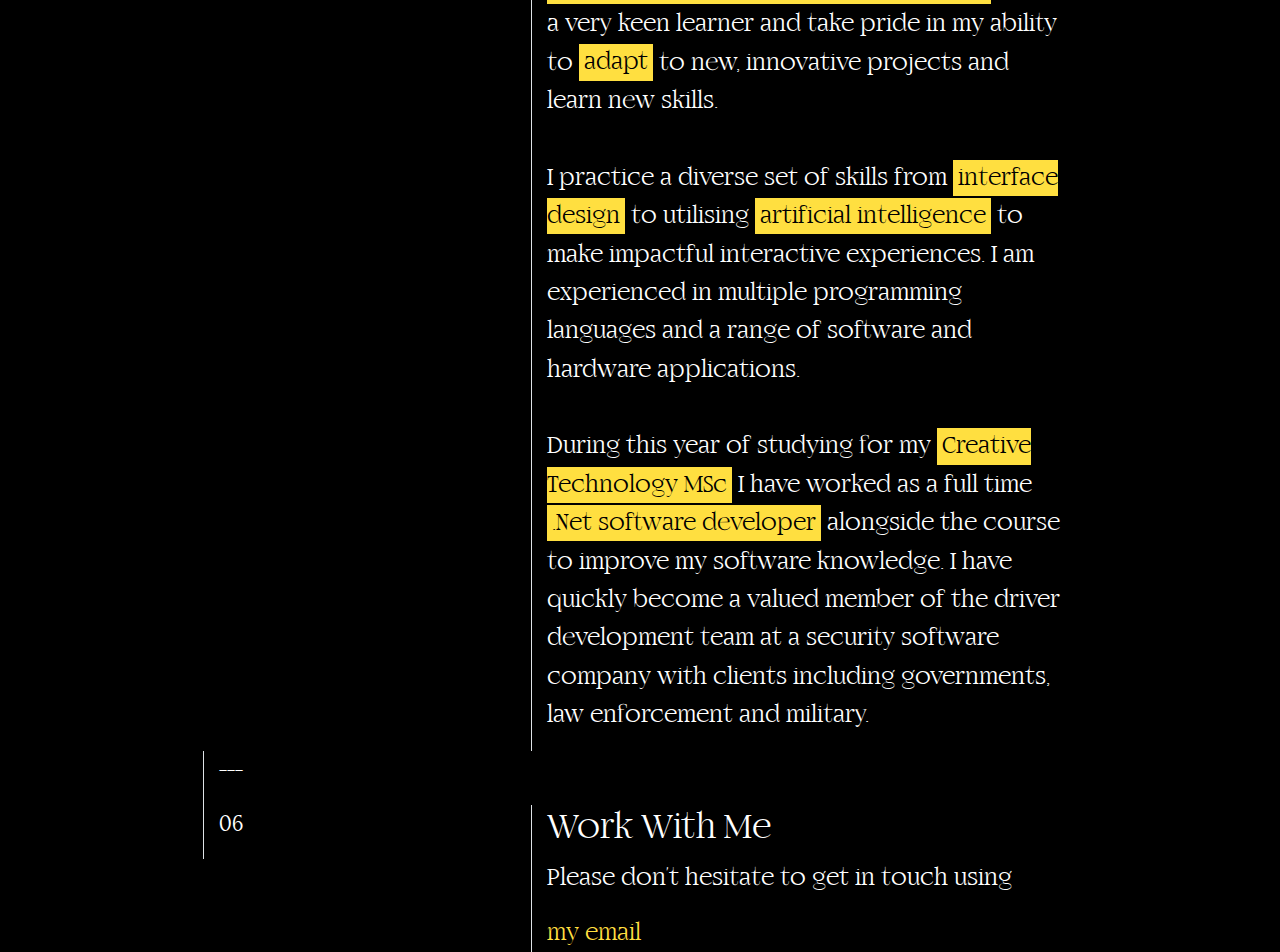
==== commit 24568df6: "Added detailed information to my projects" ====
--- a/index.html
+++ b/index.html
@@ -11,8 +11,10 @@
     <link rel="icon" type="image/ico" href="">
     <link rel="stylesheet" type="text/css" href="style/style.css">
     <script src="assets/js/script.js"></script>
-    <link rel="stylesheet" href="https://stackpath.bootstrapcdn.com/bootstrap/4.3.1/css/bootstrap.min.css" integrity="sha384-ggOyR0iXCbMQv3Xipma34MD+dH/1fQ784/j6cY/iJTQUOhcWr7x9JvoRxT2MZw1T" crossorigin="anonymous">
+    <link rel="stylesheet" href="https://stackpath.bootstrapcdn.com/bootstrap/4.3.1/css/bootstrap.min.css"
+        integrity="sha384-ggOyR0iXCbMQv3Xipma34MD+dH/1fQ784/j6cY/iJTQUOhcWr7x9JvoRxT2MZw1T" crossorigin="anonymous">
 </head>
+
 <body>
     <nav id="nav" class="navbar fixed-top" style="background-color: black;">
         <ul class="container-fluid justify-content-end" style="list-style: none;">
@@ -29,7 +31,7 @@
                 <a class="nav-link" href="#contact">Contact</a>
             </li>
         </ul>
-      </nav>
+    </nav>
 
     <div class="row">
         <div class="col-8 offset-4">
@@ -43,13 +45,14 @@
     </div>
 
     <hr>
-    
+
     <div class="row">
         <div class="col-md-1 offset-1 offset-md-2 border-left">
             <p>01</p>
         </div>
         <div class="col-10 col-md-5 offset-1 offset-md-2 border-left">
-            <p>My name is Jack Rose, I am a <mark>software developer</mark> and <mark>creative technologist</mark>, specialising in interactive applications.</p>
+            <p>My name is Jack Rose, I am a <mark>software developer</mark> and <mark>creative technologist</mark>,
+                specialising in interactive applications.</p>
         </div>
     </div>
 
@@ -79,10 +82,17 @@
             <p>03</p>
         </div>
         <div class="col-md-5 offset-1 offset-md-2 border-left">
-            <p>three.js, javascript, stochastic functions, web audio API. Interact with the project <a href= "curfew.html">here.</a> View the Github repo of this whole webpage <a href="https://github.com/JackAlexRose/portfolioWebsite">here.</a></p>
+            <p>Curfew</p>
+            <p>three.js, javascript, stochastic functions, web audio API. Interact with the project <a
+                    href="curfew.html">here.</a> View the Github repo of this whole webpage <a
+                    href="https://github.com/JackAlexRose/portfolioWebsite">here.</a></p>
             <div class="embed-responsive embed-responsive-16by9">
-                <iframe classe="embed-responsive-item" src="https://player.vimeo.com/video/410694186" width="640" height="360" frameborder="0" allow="autoplay; fullscreen" allowfullscreen></iframe>
+                <iframe classe="embed-responsive-item" src="https://player.vimeo.com/video/410694186" width="640"
+                    height="360" frameborder="0" allow="autoplay; fullscreen" allowfullscreen></iframe>
             </div>
+            <p>This was my first experiment with Three.js. I wanted to make an eerie environment that mirrored the
+                reality of the Covid 19 outbreak. The music system was developed using Brian Eno's 'Music For Airports'
+                approach.</p>
         </div>
     </div>
 
@@ -97,10 +107,44 @@
             <p>04</p>
         </div>
         <div class="col-md-5 offset-1 offset-md-2 border-left">
-            <p>C++, OpenFrameworks, OpenCV, Computer Vision. Interact with the project <a href= "curfew.html">here.</a> View the Github repo <a href="https://github.com/A4567/CTTProject">here.</a></p>
+            <p>Visa Express</p>
+            <p>C#, HTML, CSS, Bootstrap, Javascript. View the website <a href="https://visaexpress.github.io/">here.</a>
+            </p>
             <div class="embed-responsive embed-responsive-16by9">
-                <iframe classe="embed-responsive-item" src="https://player.vimeo.com/video/377255889" width="640" height="360" frameborder="0" allow="autoplay; fullscreen" allowfullscreen></iframe>
+                <iframe classe="embed-responsive-item" src="https://player.vimeo.com/video/409901142" width="640"
+                    height="360" frameborder="0" allow="autoplay; fullscreen" allowfullscreen></iframe>
             </div>
+            <p>This project was a group project to try and condense the cold, machine-like experience of applying for a
+                visa into an art installation. The project was due to be shown at Glastonbury music festival 2020. My
+                role in the project was to develop the software for the physical installation (receipt printer and NFC
+                scanner). I was also the sole developer of the website.</p>
+        </div>
+    </div>
+
+    <div class="row">
+        <div class="col-md-1 offset-1 offset-md-2 border-left">
+            <p>---</p>
+        </div>
+    </div>
+
+    <div class="row">
+        <div class="col-md-1 offset-1 offset-md-2 border-left">
+            <p>04</p>
+        </div>
+        <div class="col-md-5 offset-1 offset-md-2 border-left">
+            <p>Self-Reflection: Voices of Empathy</p>
+            <p>C++, OpenFrameworks, OpenCV, Computer Vision, Deep Learning. Interact with the project <a
+                    href="curfew.html">here.</a>
+                View the Github repo <a href="https://github.com/A4567/CTTProject">here.</a></p>
+            <div class="embed-responsive embed-responsive-16by9">
+                <iframe classe="embed-responsive-item" src="https://player.vimeo.com/video/377255889" width="640"
+                    height="360" frameborder="0" allow="autoplay; fullscreen" allowfullscreen></iframe>
+            </div>
+            <p>This project was a partnership between myself and Archie Hollyfield. We created a program that, using
+                computer vision algorithms, would cut the mouth from a speaker in a video and paste it onto anyone who
+                stood in front of the camera. The purpose of the project was to try and get people to listen to stories
+                from homeless speakers. This work was presented at an arts evening at the University of the West of
+                England.</p>
         </div>
     </div>
 
@@ -123,9 +167,16 @@
 
     <div class="row">
         <div class="col-10 col-md-5 offset-1 offset-md-5 border-left">
-            <p>I am a developer and creative technologist and I work at the intersection of <mark>software problem solving and artistic expression</mark>. I am a very keen learner and take pride in my ability to <mark>adapt</mark> to new, innovative projects and learn new skills.<br><br>
-                I practice a diverse set of skills from <mark>interface design</mark> to utilising <mark>artificial intelligence</mark> to make impactful interactive experiences. I am experienced in multiple programming languages and a range of software and hardware applications.<br><br>
-                During this year of studying for my <mark>Creative Technology MSc</mark> I have worked as a full time <mark>.Net software developer</mark> alongside the course to improve my software knowledge. I have quickly become a valued member of the driver development team at a security software company with clients including governments, law enforcement and military.
+            <p>I am a developer and creative technologist and I work at the intersection of <mark>software problem
+                    solving and artistic expression</mark>. I am a very keen learner and take pride in my ability to
+                <mark>adapt</mark> to new, innovative projects and learn new skills.<br><br>
+                I practice a diverse set of skills from <mark>interface design</mark> to utilising <mark>artificial
+                    intelligence</mark> to make impactful interactive experiences. I am experienced in multiple
+                programming languages and a range of software and hardware applications.<br><br>
+                During this year of studying for my <mark>Creative Technology MSc</mark> I have worked as a full time
+                <mark>.Net software developer</mark> alongside the course to improve my software knowledge. I have
+                quickly become a valued member of the driver development team at a security software company with
+                clients including governments, law enforcement and military.
         </div>
     </div>
 
@@ -146,7 +197,8 @@
 
     <div class="row">
         <div class="col-10 col-md-5 offset-1 offset-md-5 border-left">
-            <p>Please don't hesitate to get in touch using </p> <a href="mailto: jackalexanderrose@hotmail.com">my email</a>
+            <p>Please don't hesitate to get in touch using </p> <a href="mailto: jackalexanderrose@hotmail.com">my
+                email</a>
         </div>
     </div>
 
@@ -158,9 +210,14 @@
 
     <footer>
         <script src="https://ajax.googleapis.com/ajax/libs/jquery/3.4.1/jquery.min.js"></script>
-        <script src="https://cdnjs.cloudflare.com/ajax/libs/popper.js/1.14.7/umd/popper.min.js" integrity="sha384-UO2eT0CpHqdSJQ6hJty5KVphtPhzWj9WO1clHTMGa3JDZwrnQq4sF86dIHNDz0W1" crossorigin="anonymous"></script>
-        <script src="https://stackpath.bootstrapcdn.com/bootstrap/4.3.1/js/bootstrap.min.js" integrity="sha384-JjSmVgyd0p3pXB1rRibZUAYoIIy6OrQ6VrjIEaFf/nJGzIxFDsf4x0xIM+B07jRM" crossorigin="anonymous"></script>
+        <script src="https://cdnjs.cloudflare.com/ajax/libs/popper.js/1.14.7/umd/popper.min.js"
+            integrity="sha384-UO2eT0CpHqdSJQ6hJty5KVphtPhzWj9WO1clHTMGa3JDZwrnQq4sF86dIHNDz0W1"
+            crossorigin="anonymous"></script>
+        <script src="https://stackpath.bootstrapcdn.com/bootstrap/4.3.1/js/bootstrap.min.js"
+            integrity="sha384-JjSmVgyd0p3pXB1rRibZUAYoIIy6OrQ6VrjIEaFf/nJGzIxFDsf4x0xIM+B07jRM"
+            crossorigin="anonymous"></script>
         <script src="assets/js/animatedscroll.js"></script>
     </footer>
 </body>
+
 </html>--- a/style/style.css
+++ b/style/style.css
@@ -25,6 +25,13 @@
     color: white;
     font-family: 'fogtwoNo5';
 }
+
+html body h4 {
+    font-size: 2vw;
+    color: white;
+    font-family: 'fogtwoNo5';
+}
+
 
 html body p {
     color: white;
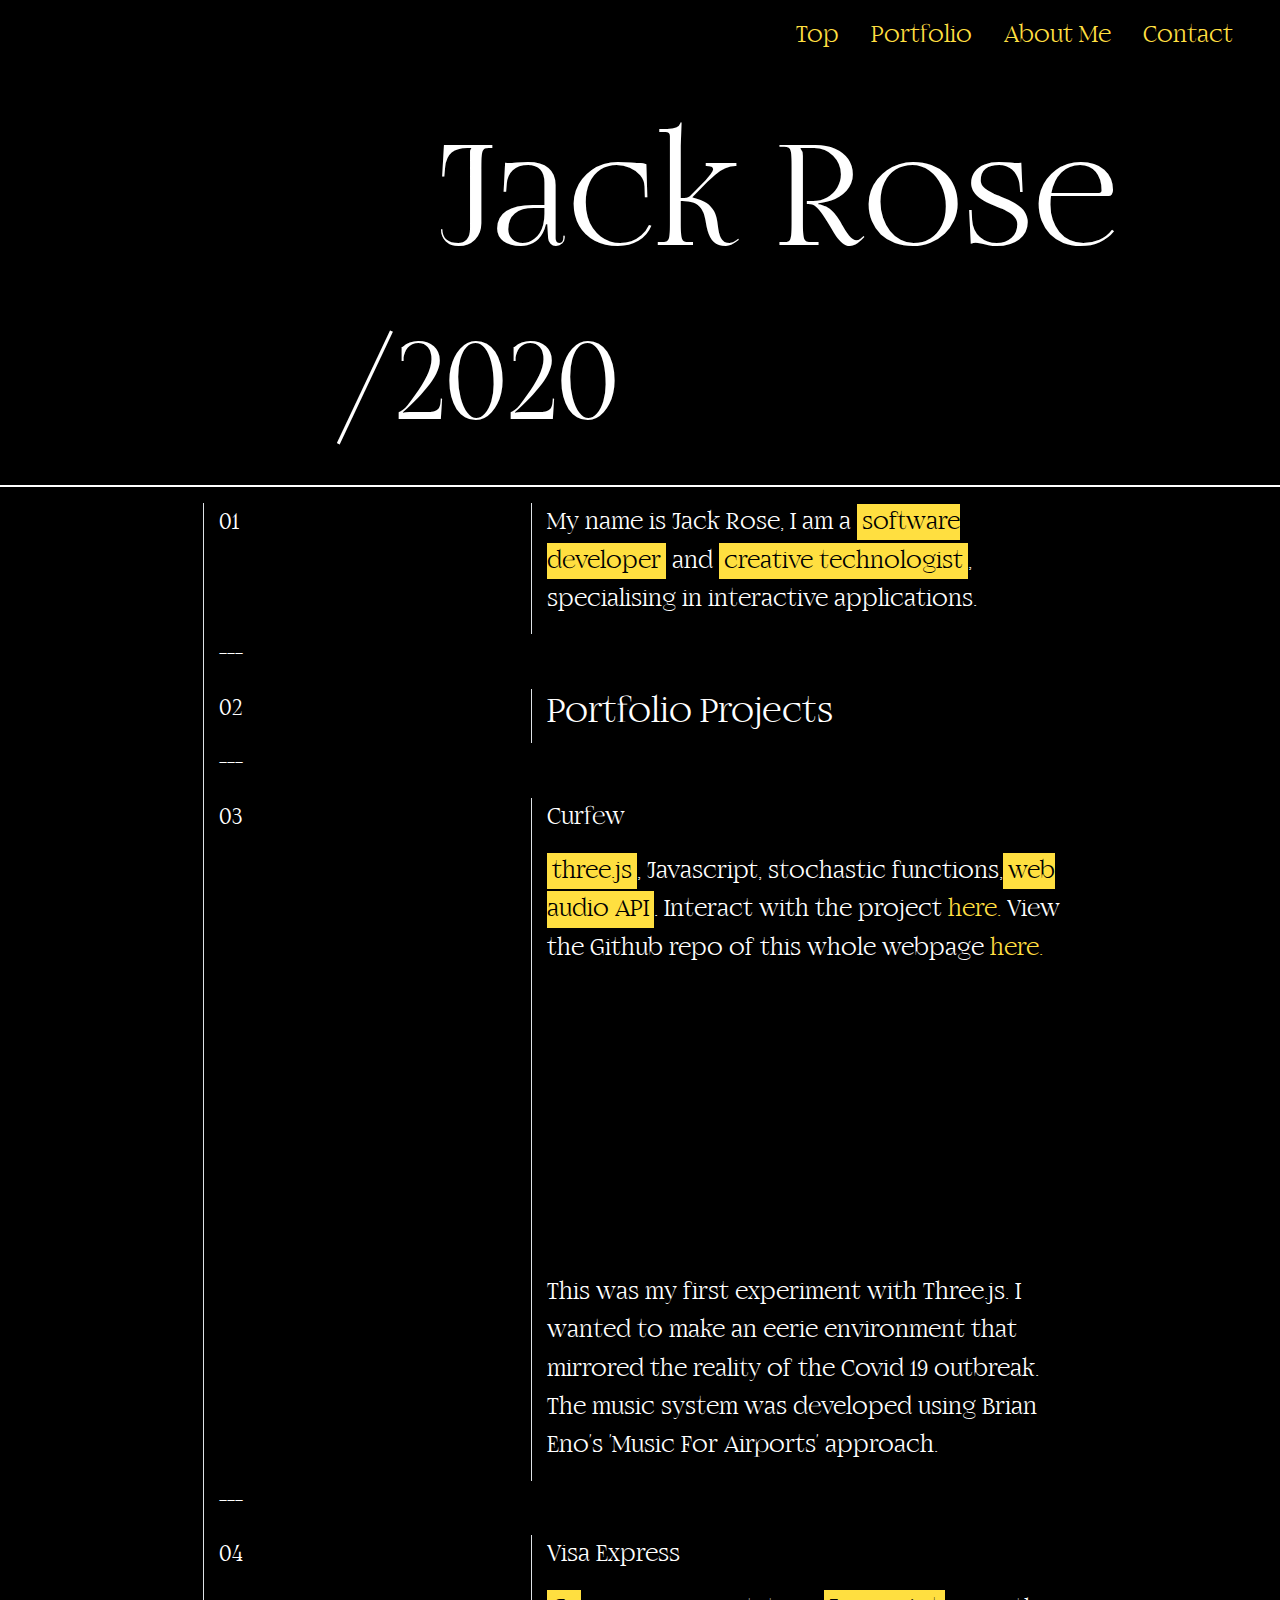
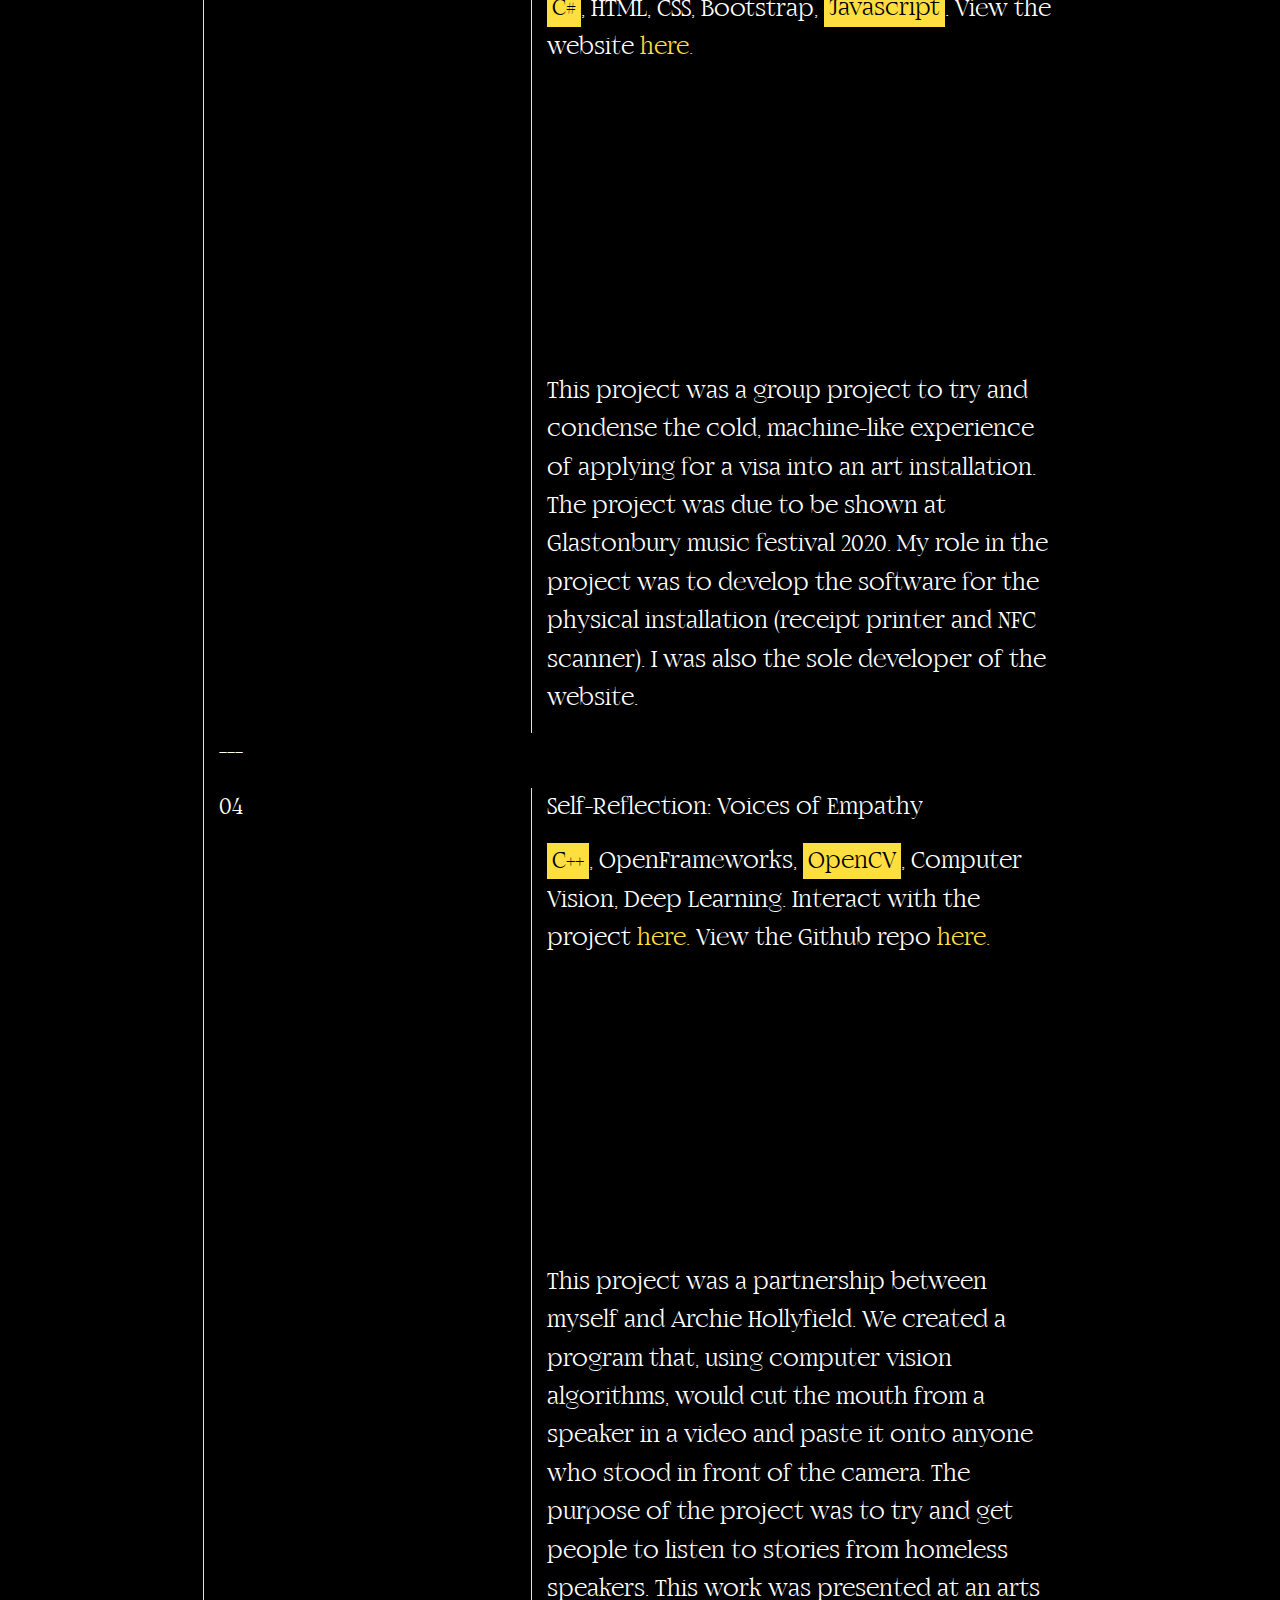
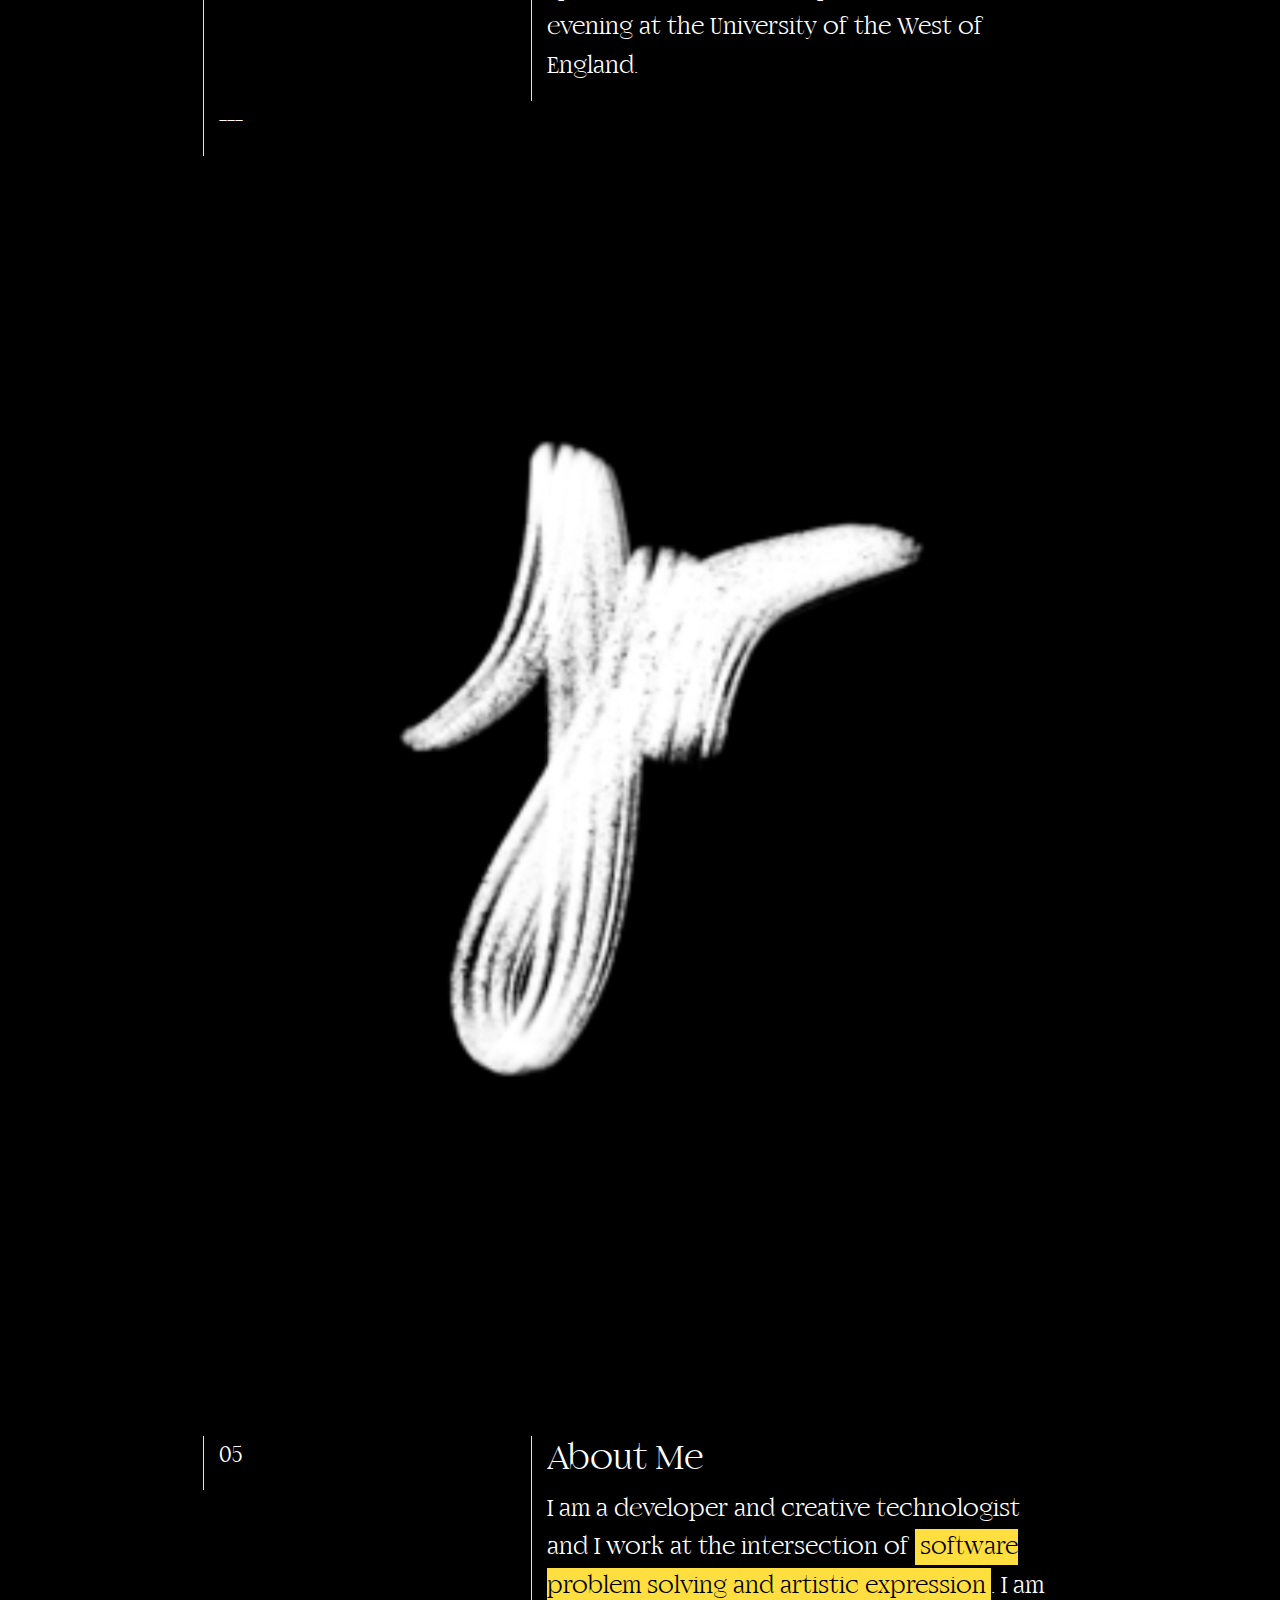
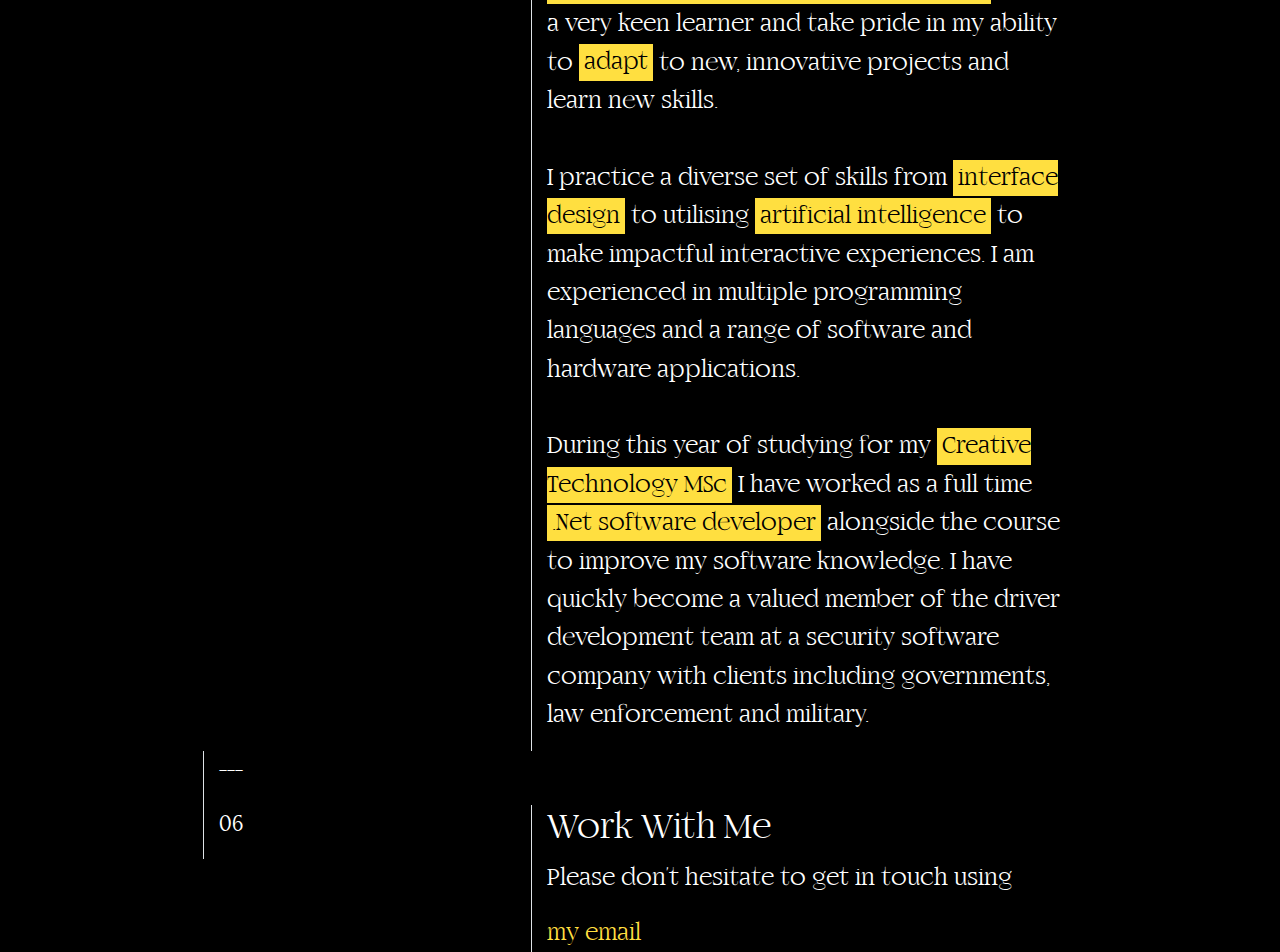
==== commit d03f883b: "Fixed formatting" ====
--- a/index.html
+++ b/index.html
@@ -83,7 +83,7 @@
         </div>
         <div class="col-md-5 offset-1 offset-md-2 border-left">
             <p>Curfew</p>
-            <p>three.js, javascript, stochastic functions, web audio API. Interact with the project <a
+            <p><mark>three.js</mark>, Javascript, stochastic functions,<mark>web audio API</mark>. Interact with the project <a
                     href="curfew.html">here.</a> View the Github repo of this whole webpage <a
                     href="https://github.com/JackAlexRose/portfolioWebsite">here.</a></p>
             <div class="embed-responsive embed-responsive-16by9">
@@ -108,7 +108,7 @@
         </div>
         <div class="col-md-5 offset-1 offset-md-2 border-left">
             <p>Visa Express</p>
-            <p>C#, HTML, CSS, Bootstrap, Javascript. View the website <a href="https://visaexpress.github.io/">here.</a>
+            <p><mark>C#</mark>, HTML, CSS, Bootstrap, <mark>Javascript</mark>. View the website <a href="https://visaexpress.github.io/">here.</a>
             </p>
             <div class="embed-responsive embed-responsive-16by9">
                 <iframe classe="embed-responsive-item" src="https://player.vimeo.com/video/409901142" width="640"
@@ -133,7 +133,7 @@
         </div>
         <div class="col-md-5 offset-1 offset-md-2 border-left">
             <p>Self-Reflection: Voices of Empathy</p>
-            <p>C++, OpenFrameworks, OpenCV, Computer Vision, Deep Learning. Interact with the project <a
+            <p><mark>C++</mark>, OpenFrameworks, <mark>OpenCV</mark>, Computer Vision, Deep Learning. Interact with the project <a
                     href="curfew.html">here.</a>
                 View the Github repo <a href="https://github.com/A4567/CTTProject">here.</a></p>
             <div class="embed-responsive embed-responsive-16by9">
